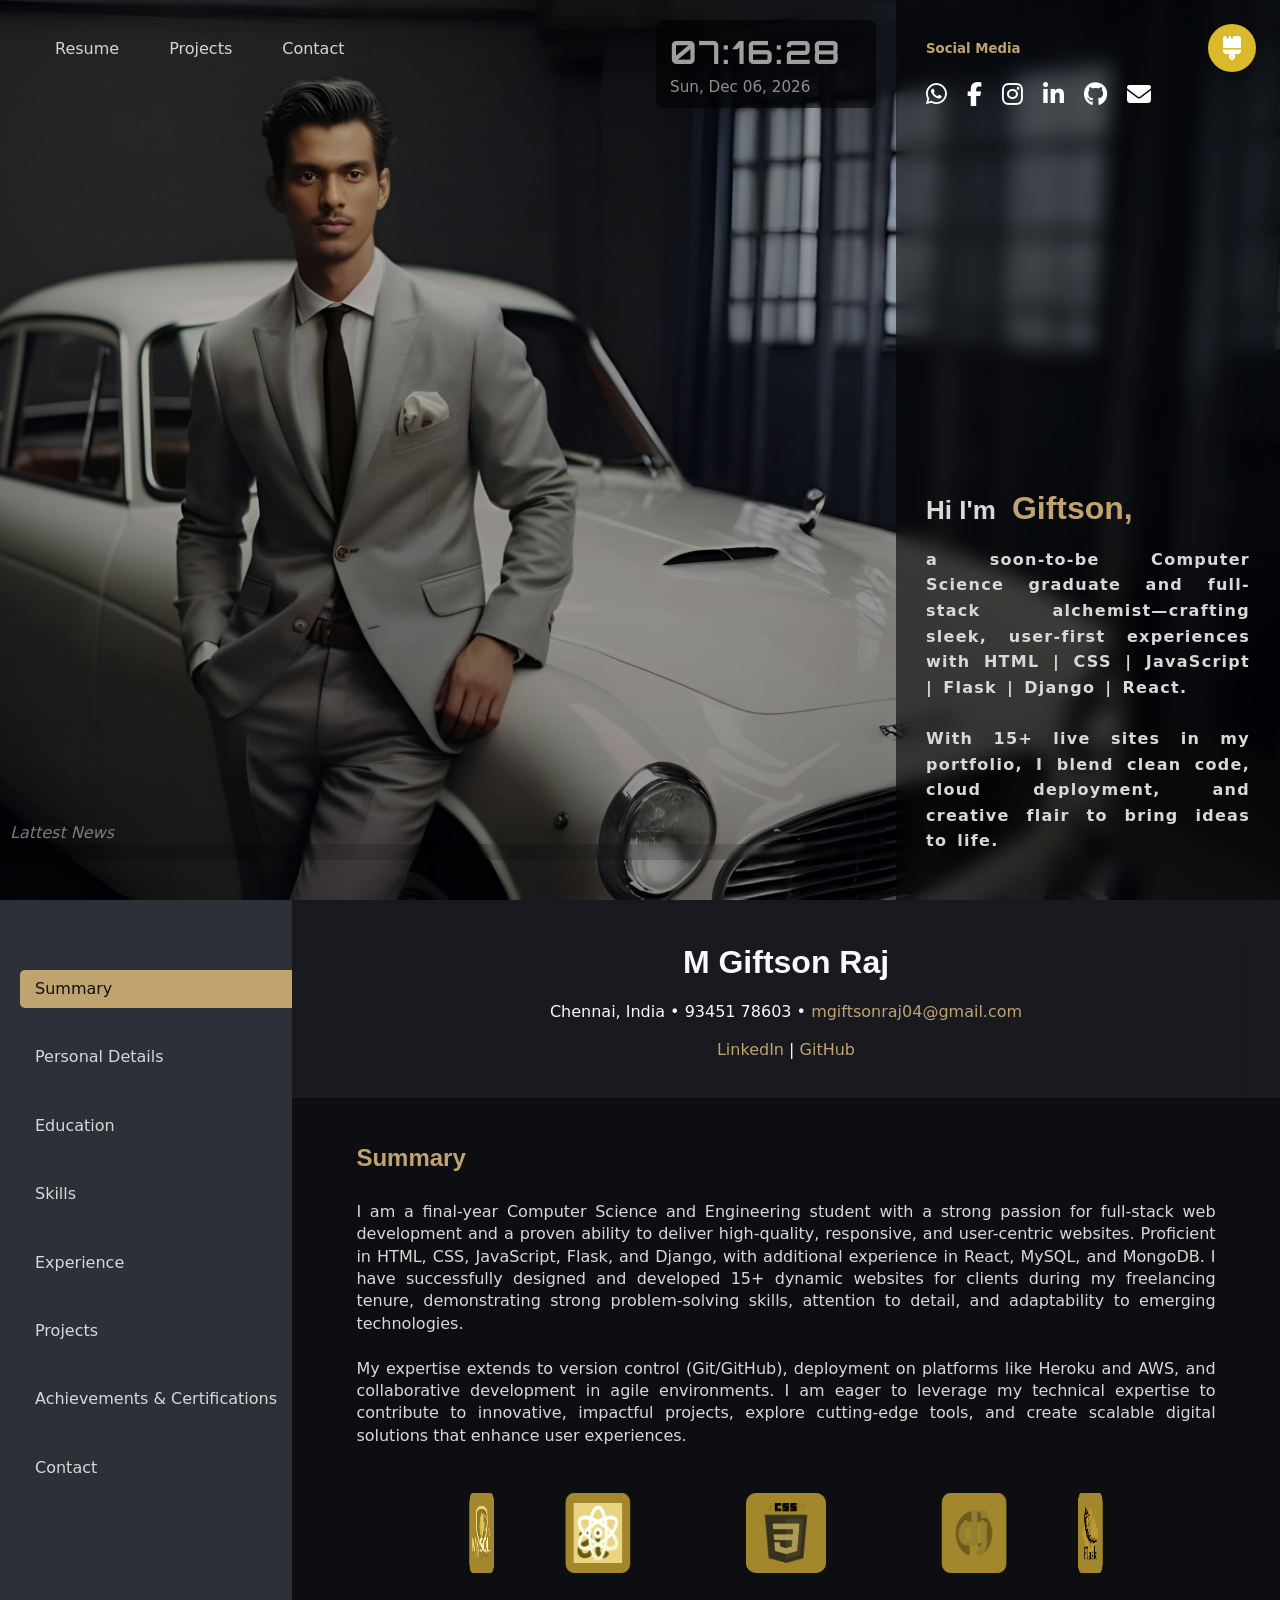
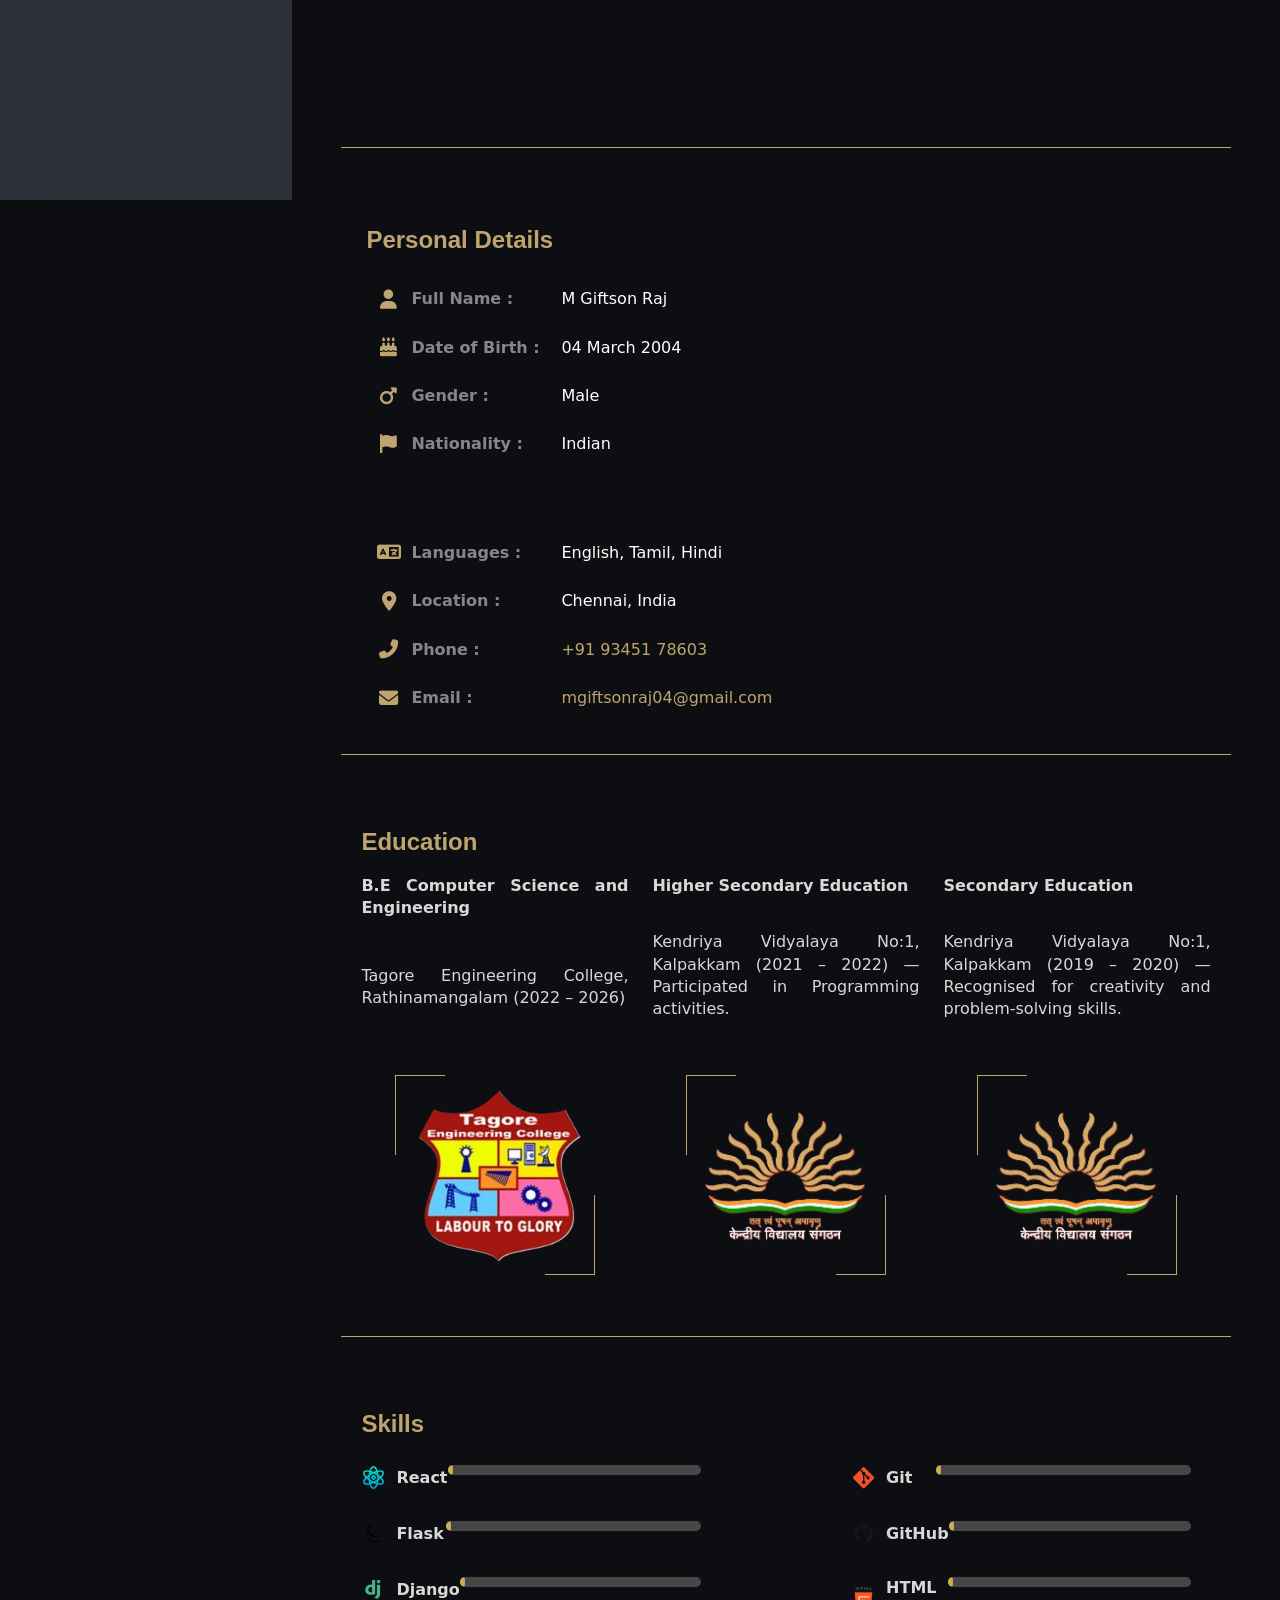
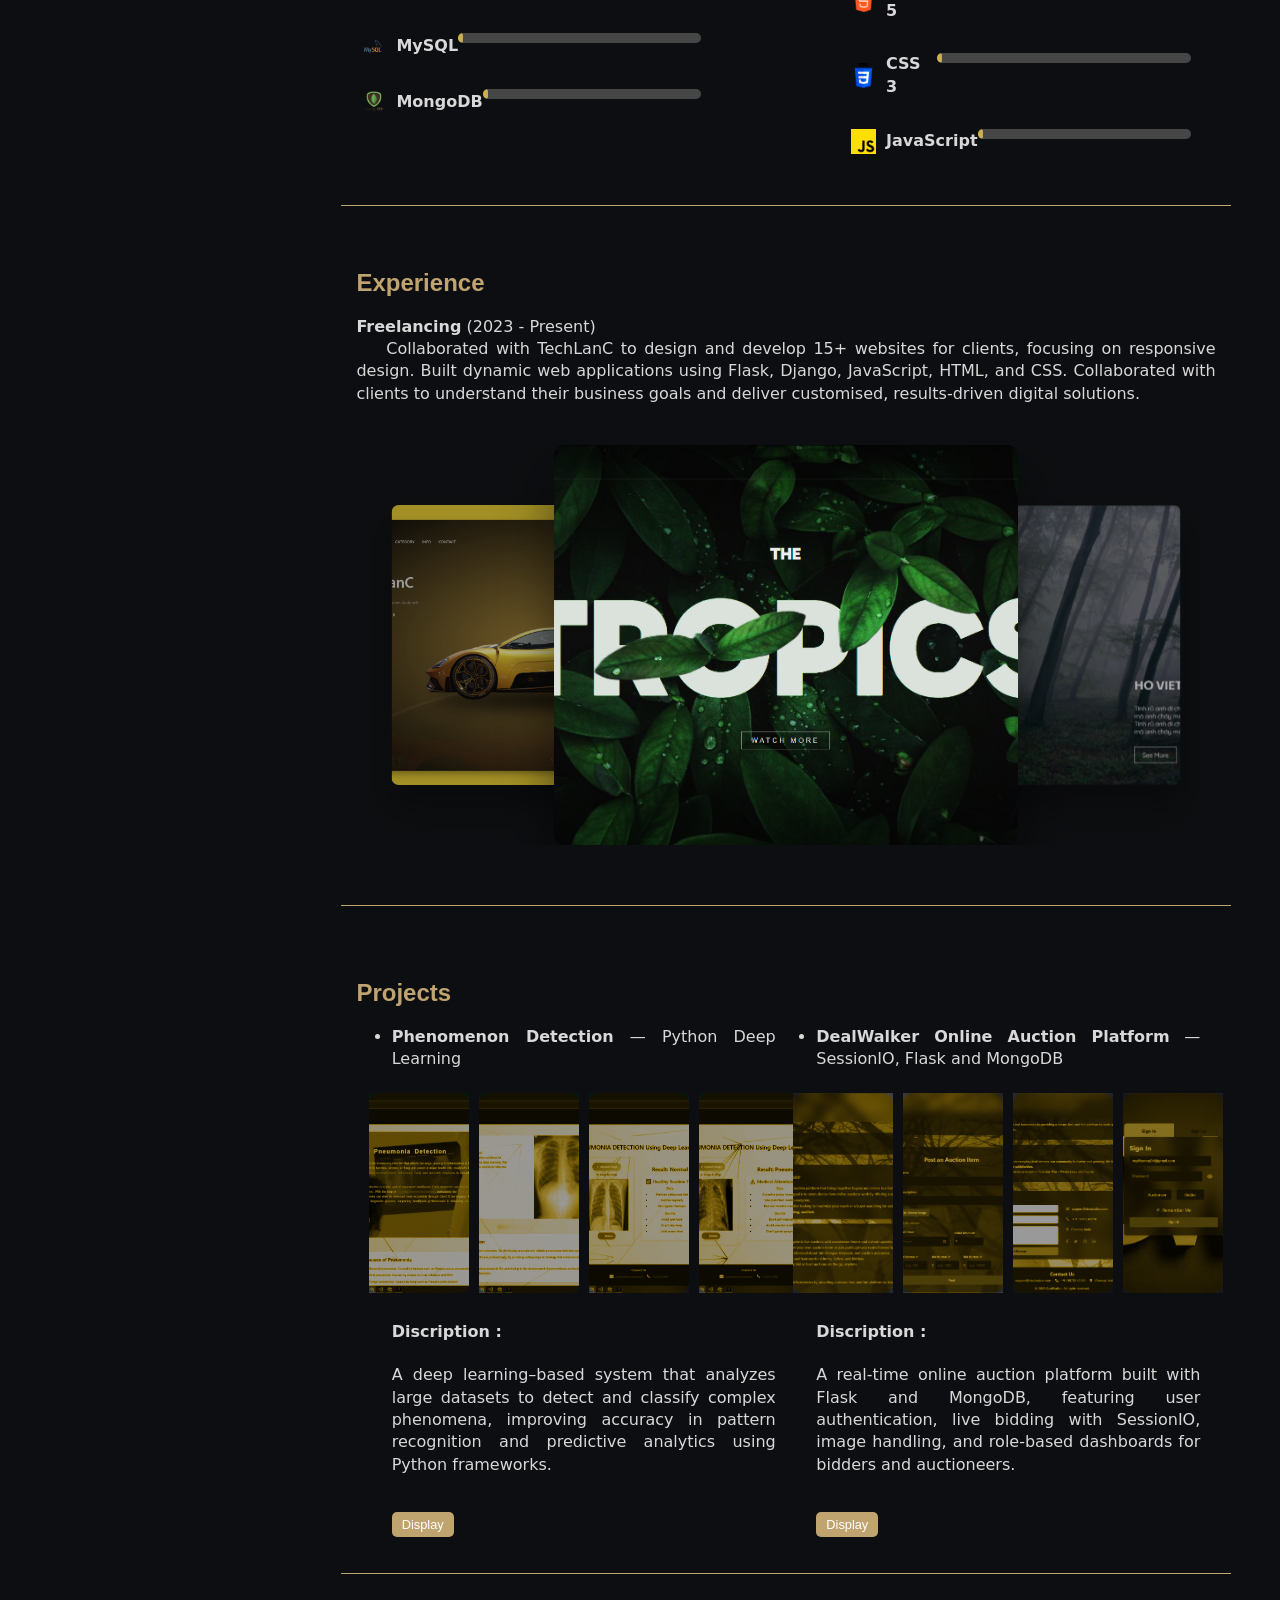
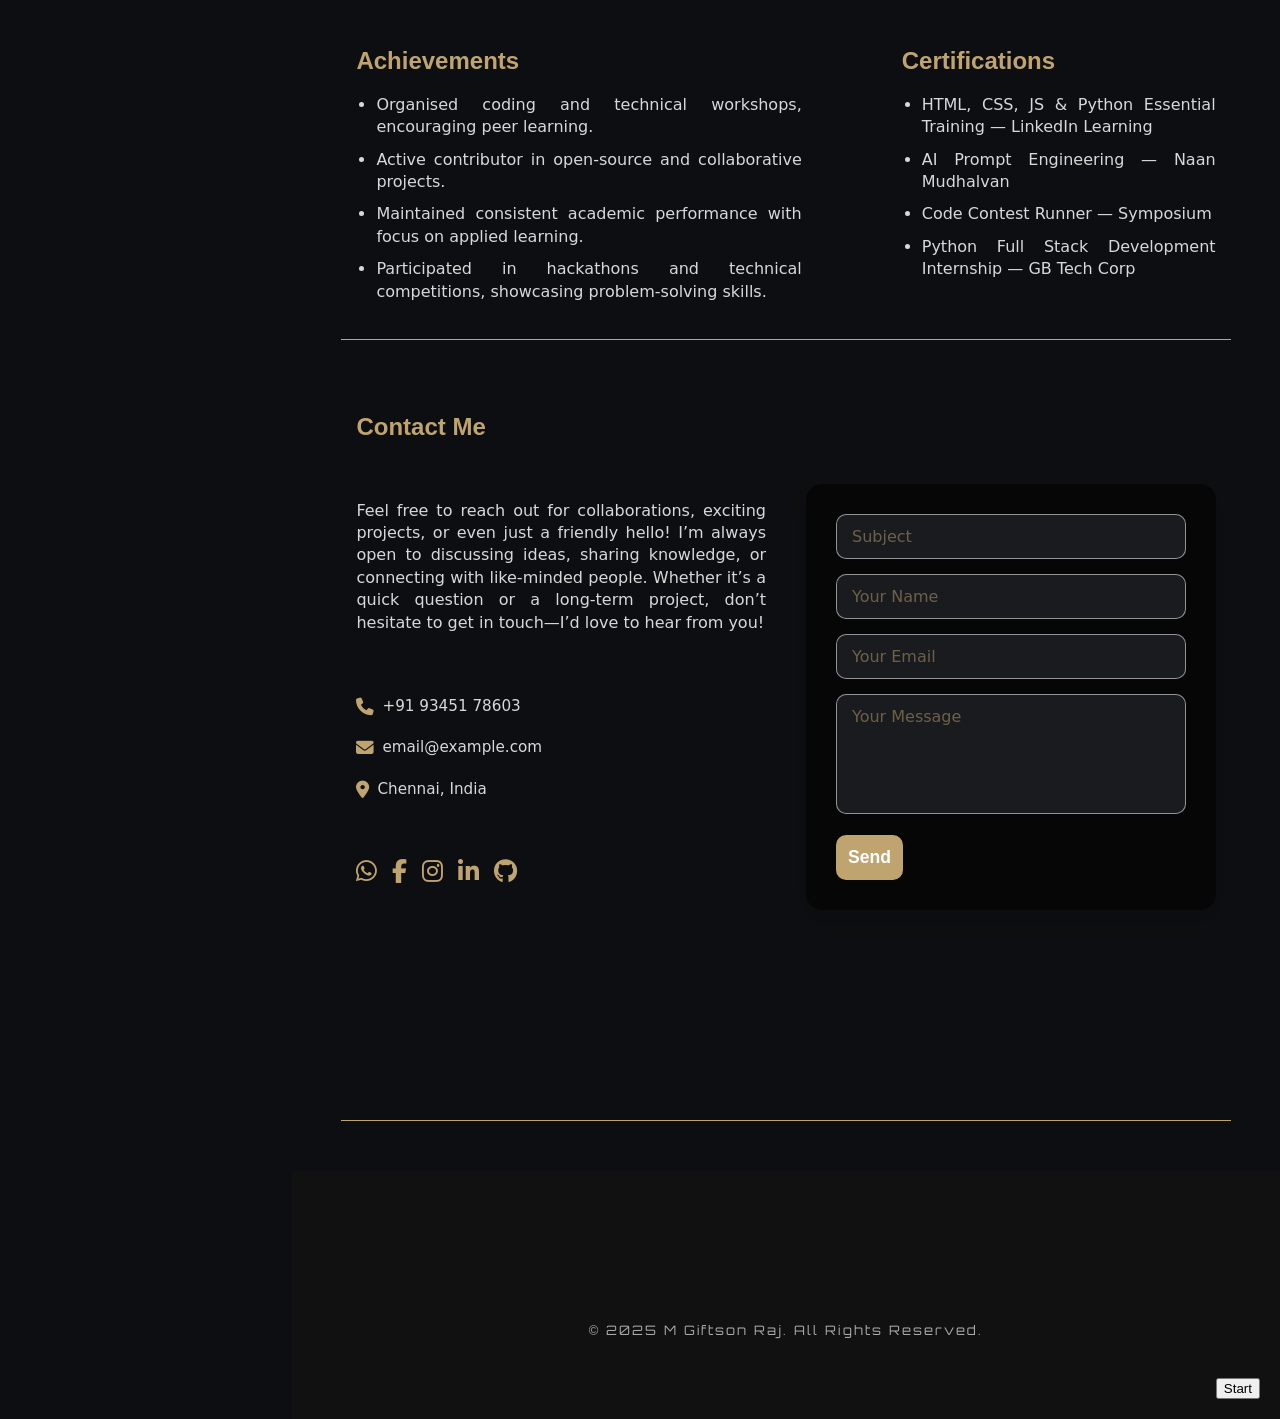
==== index.html @ ad563b57 "Add files via upload" ====
<!DOCTYPE html>
<html lang="en">

<head>
    <meta charset="UTF-8">
    <meta name="viewport" content="width=device-width, initial-scale=1.0">
    <title>M Giftson Raj - Portfolio</title>
    <link rel="stylesheet" href="https://cdnjs.cloudflare.com/ajax/libs/font-awesome/6.4.0/css/all.min.css">
    <link href="https://fonts.googleapis.com/css2?family=Orbitron:wght@400;700&display=swap" rel="stylesheet">
    <link rel="stylesheet" href="style.css">
</head>

<body>
    <div id="Home">
        <div class="home-left">
            <div class="nav-time">
                <div class="top-nav">
                    <a href="#main">Resume</a>
                    <a href="#projects">Projects</a>
                    <a href="#contact">Contact</a>
                </div>
                <div class="clock-wrap" aria-live="polite">
                    <div id="clock-time" class="clock-time">00:00:00</div>
                    <div id="clock-date" class="clock-date">Mon, 01 Jan 2000</div>
                </div>
            </div>

            <div class="slidshow">
                <i>Lattest News</i>
                <div id="news-ribbon"></div>
            </div>
        </div>
        <div class="home-right">
            <div class="media">
                <h5>Social Media</h5>
                <nav>
                    <a href="https://wa.me/9345178603" target="_blank" title="WhatsApp">
                        <i class="fab fa-whatsapp"></i>
                    </a>
                    <a href="https://www.facebook.com/share/174Gd6be28" target="_blank" title="Facebook">
                        <i class="fab fa-facebook-f"></i>
                    </a>
                    <a href="https://instagram.com/mgiftsonraj04" target="_blank" title="Instagram">
                        <i class="fab fa-instagram"></i>
                    </a>
                    <a href="https://www.linkedin.com/in/m-giftson-raj-59479a27a/" target="_blank" title="LinkedIn">
                        <i class="fab fa-linkedin-in"></i>
                    </a>
                    <a href="https://github.com/MGiftsonRaj40" target="_blank" title="GitHub">
                        <i class="fab fa-github"></i>
                    </a>
                    <a href="mailto:mgiftsonraj04@gmail.com" target="_blank" title="Gmail">
                        <i class="fas fa-envelope"></i>
                    </a>
                </nav>
            </div>
            <div class="intro">
                <h1><span style="font-size: 26px;">Hi I'm </span> &nbsp;Giftson,</h1>
                <p>a soon-to-be Computer Science graduate and full-stack alchemist—crafting sleek, user-first
                    experiences with HTML | CSS | JavaScript | Flask | Django | React. <br><br> With 15+ live sites in
                    my portfolio, I blend clean code, cloud deployment, and creative flair to bring ideas to life.</p>
            </div>
        </div>
    </div>
    <button id="brush"><i class="fa-solid fa-brush"></i></button>
    <div id="page">
        <!-- Aside Navigation -->
        <aside class="side-nav">
            <nav>
                <ul>
                    <li><a href="#main">Summary</a></li>
                    <li><a href="#personal-details">Personal Details</a></li>
                    <li><a href="#education">Education</a></li>
                    <li><a href="#skills">Skills</a></li>
                    <li><a href="#experience">Experience</a></li>
                    <li><a href="#projects">Projects</a></li>
                    <li><a href="#achievements">Achievements & Certifications</a></li>
                    <li><a href="#contact">Contact</a></li>
                </ul>
            </nav>
        </aside>

        <main id="main">
            <div class="container header-content">
                <div>
                    <h1>M Giftson Raj</h1>
                    <p>Chennai, India • 93451 78603 •
                        <a href="mailto:mgiftsonraj04@gmail.com">mgiftsonraj04@gmail.com</a>
                    </p>
                    <p>
                        <a href="https://www.linkedin.com/in/m-giftson-raj-59479a27a/" target="_blank">LinkedIn</a> |
                        <a href="https://github.com/MGiftsonRaj40" target="_blank">GitHub</a>
                    </p>
                </div>
            </div>
            <div class="main-bg"></div>
            <div class="main-contents">
                <!-- Summary -->
                <section id="summary">
                    <div>
                        <h2>Summary</h2>
                        <p>I am a final-year Computer Science and Engineering student with a strong passion for
                            full-stack web development and a proven ability to deliver high-quality, responsive, and
                            user-centric websites. Proficient in HTML, CSS, JavaScript, Flask, and Django, with
                            additional experience in React, MySQL, and MongoDB. I have successfully designed and
                            developed 15+ dynamic websites for clients during my freelancing tenure, demonstrating
                            strong problem-solving skills, attention to detail, and adaptability to emerging
                            technologies. <br><br> My expertise extends to version control (Git/GitHub), deployment on
                            platforms like Heroku and AWS, and collaborative development in agile environments. I am
                            eager to leverage my technical expertise to contribute to innovative, impactful projects,
                            explore cutting-edge tools, and create scalable digital solutions that enhance user
                            experiences.</p>
                        <img class="profile" src="" alt="">
                    </div>
                    <div class="banner">
                        <div class="slider" style="--quantity: 10">
                            <div class="item" style="--position: 1"><img src="img/css-3.png" alt="CSS3 logo"></div>
                            <div class="item" style="--position: 2"><img src="img/django.png" alt="Django logo"></div>
                            <div class="item" style="--position: 3"><img src="img/flask.png" alt="Flask logo"></div>
                            <div class="item" style="--position: 4"><img src="img/git.png" alt="Git logo"></div>
                            <div class="item" style="--position: 5"><img src="img/github.png" alt="GitHub logo"></div>
                            <div class="item" style="--position: 6"><img src="img/html.png" alt="HTML5 logo"></div>
                            <div class="item" style="--position: 7"><img src="img/js.png" alt="JavaScript logo"></div>
                            <div class="item" style="--position: 8"><img src="img/mongodb.png" alt="MongoDB logo"></div>
                            <div class="item" style="--position: 9"><img src="img/MySQL.png" alt="MySQL logo"></div>
                            <div class="item" style="--position: 10"><img src="img/react.png" alt="React logo"></div>
                        </div>
                    </div>
                </section>

                <!-- Personal Details -->
                <section id="personal-details">
                    <h2>Personal Details</h2>
                    <ul>
                        <div class="per-details">
                            <li><i class="fas fa-user"></i><strong>Full Name :</strong> M Giftson Raj</li>
                            <li><i class="fas fa-birthday-cake"></i><strong>Date of Birth :</strong> 04 March 2004</li>
                            <li><i class="fas fa-mars"></i><strong>Gender :</strong> Male</li>
                            <li><i class="fas fa-flag"></i><strong>Nationality :</strong> Indian</li>
                        </div>
                        <div class="per-details">
                            <li><i class="fas fa-language"></i><strong>Languages :</strong> English, Tamil, Hindi</li>
                            <li><i class="fas fa-map-marker-alt"></i><strong>Location :</strong> Chennai, India</li>
                            <li><i class="fas fa-phone-alt"></i><strong>Phone :</strong> <a href="tel:+919345178603">+91
                                    93451 78603</a></li>
                            <li><i class="fas fa-envelope"></i><strong>Email :</strong> <a
                                    href="mailto:mgiftsonraj04@gmail.com">mgiftsonraj04@gmail.com</a></li>
                        </div>
                    </ul>
                </section>

                <!-- Education -->
                <section id="education">
                    <h2>Education</h2>
                    <ul>
                        <li>
                            <strong>B.E Computer Science and Engineering</strong>Tagore Engineering College,
                            Rathinamangalam (2022 – 2026)
                            <div class="edu-slider">
                                <img src="img/tagore.png" alt="Campus">
                            </div>
                        </li>
                        <li>
                            <strong>Higher Secondary Education</strong>Kendriya Vidyalaya No:1, Kalpakkam (2021 – 2022)
                            — Participated in Programming activities.
                            <div class="edu-slider">
                                <img src="img/kv.png" alt="Campus">
                            </div>
                        </li>
                        <li>
                            <strong>Secondary Education</strong>Kendriya Vidyalaya No:1, Kalpakkam (2019 – 2020) —
                            Recognised for creativity and problem-solving skills.
                            <div class="edu-slider">
                                <img src="img/kv.png" alt="Campus">
                            </div>
                        </li>
                    </ul>
                </section>

                <!-- Skills -->
                <section id="skills">
                    <h2>Skills</h2>
                    <div class="skill-main">

                        <div class="skill-sub">

                            <div class="skill">
                                <div class="skill-header">
                                    <img src="img/react.png" alt="React Logo">
                                    <span>React</span>
                                </div>
                                <div class="skill-bar">
                                    <div class="fill" data-width="80%"><span class="percent">80%</span></div>
                                </div>
                            </div>

                            <div class="skill">
                                <div class="skill-header">
                                    <img src="img/flask.png" alt="Flask Logo">
                                    <span>Flask</span>
                                </div>
                                <div class="skill-bar">
                                    <div class="fill" data-width="90%"><span class="percent">90%</span></div>
                                </div>
                            </div>

                            <div class="skill">
                                <div class="skill-header">
                                    <img src="img/django.png" alt="Django Logo">
                                    <span>Django</span>
                                </div>
                                <div class="skill-bar">
                                    <div class="fill" data-width="85%"><span class="percent">85%</span></div>
                                </div>
                            </div>

                            <div class="skill">
                                <div class="skill-header">
                                    <img src="img/MySQL.png" alt="MySQL Logo">
                                    <span>MySQL</span>
                                </div>
                                <div class="skill-bar">
                                    <div class="fill" data-width="95%"><span class="percent">95%</span></div>
                                </div>
                            </div>

                            <div class="skill">
                                <div class="skill-header">
                                    <img src="img/mongodb.png" alt="MongoDB Logo">
                                    <span>MongoDB</span>
                                </div>
                                <div class="skill-bar">
                                    <div class="fill" data-width="70%"><span class="percent">70%</span></div>
                                </div>
                            </div>

                        </div>

                        <div class="skill-sub">

                            <div class="skill">
                                <div class="skill-header">
                                    <img src="img/git.png" alt="Git Logo">
                                    <span>Git</span>
                                </div>
                                <div class="skill-bar">
                                    <div class="fill" data-width="75%"><span class="percent">75%</span></div>
                                </div>
                            </div>

                            <div class="skill">
                                <div class="skill-header">
                                    <img src="img/github.png" alt="GitHub Logo">
                                    <span>GitHub</span>
                                </div>
                                <div class="skill-bar">
                                    <div class="fill" data-width="85%"><span class="percent">85%</span></div>
                                </div>
                            </div>

                            <div class="skill">
                                <div class="skill-header">
                                    <img src="img/html.png" alt="HTML5 Logo">
                                    <span>HTML 5</span>
                                </div>
                                <div class="skill-bar">
                                    <div class="fill" data-width="95%"><span class="percent">65%</span></div>
                                </div>
                            </div>

                            <div class="skill">
                                <div class="skill-header">
                                    <img src="img/css-3.png" alt="CSS3 Logo">
                                    <span>CSS 3</span>
                                </div>
                                <div class="skill-bar">
                                    <div class="fill" data-width="99%"><span class="percent">99%</span></div>
                                </div>
                            </div>

                            <div class="skill">
                                <div class="skill-header">
                                    <img src="img/js.png" alt="JavaScript Logo">
                                    <span>JavaScript</span>
                                </div>
                                <div class="skill-bar">
                                    <div class="fill" data-width="65%"><span class="percent">65%</span></div>
                                </div>
                            </div>

                        </div>
                    </div>
                </section>

                <!-- Experience -->
                <section id="experience">
                    <h2>Experience</h2>
                    <p><strong>Freelancing</strong> (2023 - Present) <br> &nbsp; &nbsp; Collaborated with TechLanC to
                        design and develop 15+ websites for clients, focusing on responsive design. Built dynamic web
                        applications using Flask, Django, JavaScript, HTML, and CSS. Collaborated with clients to
                        understand their business goals and deliver customised, results-driven digital solutions.</p>

                    <div class="contain">
                        <div class="slidy">
                            <div class="itm active" style="background-image: url(img/projects/tropics.png);"></div>
                            <div class="itm next" style="background-image: url(img/projects/bird.png);"></div>
                            <div class="itm" style="background-image: url(img/projects/headset.png);"></div>
                            <div class="itm" style="background-image: url(img/projects/fine-fabrics.png);"></div>
                            <div class="itm" style="background-image: url(img/projects/cake-inn.png);"></div>
                            <div class="itm" style="background-image: url(img/projects/nike.png);"></div>
                            <div class="itm" style="background-image: url(img/projects/honey-events.png);"></div>
                            <div class="itm" style="background-image: url(img/projects/freeze.png);"></div>
                            <div class="itm" style="background-image: url(img/projects/coolfizz.png);"></div>
                            <div class="itm" style="background-image: url(img/projects/pizza.png);"></div>
                            <div class="itm prev" style="background-image: url(img/projects/sportscar.png);"></div>
                        </div>

                        <div class="button">
                            <button class="btn-prev"><i class="fa-solid fa-arrow-left"></i></button>
                            <button class="btn-next"><i class="fa-solid fa-arrow-right"></i></button>
                        </div>
                    </div>
                </section>

                <!-- Projects -->
                <section id="projects">
                    <h2>Projects</h2>
                    <ul>
                        <div class="projects">
                            <li><strong>Phenomenon Detection</strong> — Python Deep Learning</li><br>
                            <div class="list">
                                <div class="item"><img src="img/projects/pd1.jpg" alt=""></div>
                                <div class="item"><img src="img/projects/pd2.jpg" alt=""></div>
                                <div class="item"><img src="img/projects/pd3.jpg" alt=""></div>
                                <div class="item"><img src="img/projects/pd4.jpg" alt=""></div>
                            </div>
                            <h4>Discription :</h4>
                            <p>A deep learning–based system that analyzes large datasets to detect and classify complex
                                phenomena, improving accuracy in pattern recognition and predictive analytics using
                                Python frameworks.</p>
                            <button class="toggle-btn" id="display-pd">Display</button>
                        </div>
                        <div class="projects">
                            <li><strong>DealWalker Online Auction Platform</strong> — SessionIO, Flask and MongoDB</li>
                            <br>
                            <div class="list">
                                <div class="item"><img src="img/projects/1.png" alt=""></div>
                                <div class="item"><img src="img/projects/2.png" alt=""></div>
                                <div class="item"><img src="img/projects/3.png" alt=""></div>
                                <div class="item"><img src="img/projects/4.png" alt=""></div>
                            </div>
                            <h4>Discription :</h4>
                            <p>A real-time online auction platform built with Flask and MongoDB, featuring user
                                authentication, live bidding with SessionIO, image handling, and role-based dashboards
                                for bidders and auctioneers.</p>
                            <button class="toggle-btn">Display</button>
                        </div>
                    </ul>
                </section>

                <!-- Achievements -->
                <section id="achievements">
                    <div class="sub">
                        <h2>Achievements</h2>
                        <ul>
                            <li>Organised coding and technical workshops, encouraging peer learning.</li>
                            <li>Active contributor in open-source and collaborative projects.</li>
                            <li>Maintained consistent academic performance with focus on applied learning.</li>
                            <li>Participated in hackathons and technical competitions, showcasing problem-solving
                                skills.</li>
                        </ul>
                    </div>
                    <div class="sub">
                        <h2>Certifications</h2>
                        <ul>
                            <li>HTML, CSS, JS & Python Essential Training — LinkedIn Learning</li>
                            <li>AI Prompt Engineering — Naan Mudhalvan</li>
                            <li>Code Contest Runner — Symposium</li>
                            <li>Python Full Stack Development Internship — GB Tech Corp</li>
                        </ul>
                    </div>
                </section>

                <!-- Contact -->
                <section id="contact">
                    <h2 class="contact-title">Contact Me</h2>
                    <div class="contact-container">
                        <!-- Contact Info -->
                        <div class="contact-info">
                            <p>
                                Feel free to reach out for collaborations, exciting projects, or even just a friendly
                                hello!
                                I’m always open to discussing ideas, sharing knowledge, or connecting with like-minded
                                people.
                                Whether it’s a quick question or a long-term project, don’t hesitate to get in touch—I’d
                                love to hear from you!
                            </p>
                            <ul class="contact-details">
                                <li><i class="fas fa-phone"></i> +91 93451 78603</li>
                                <li><i class="fas fa-envelope"></i> email@example.com</li>
                                <li><i class="fas fa-map-marker-alt"></i> Chennai, India</li>
                            </ul>
                            <div class="social-links">
                                <a href="https://wa.me/9345178603" target="_blank" title="WhatsApp">
                                    <i class="fab fa-whatsapp"></i>
                                </a>
                                <a href="https://www.facebook.com/share/174Gd6be28" target="_blank" title="Facebook">
                                    <i class="fab fa-facebook-f"></i>
                                </a>
                                <a href="https://instagram.com/mgiftsonraj04" target="_blank" title="Instagram">
                                    <i class="fab fa-instagram"></i>
                                </a>
                                <a href="https://www.linkedin.com/in/m-giftson-raj-59479a27a/" target="_blank"
                                    title="LinkedIn">
                                    <i class="fab fa-linkedin-in"></i>
                                </a>
                                <a href="https://github.com/MGiftsonRaj40" target="_blank" title="GitHub">
                                    <i class="fab fa-github"></i>
                                </a>
                            </div>
                        </div>

                        <!-- Contact Form -->
                        <div class="contact-card">
                            <form id="contact-form" class="contact-form">
                                <input type="text" name="title" class="form-input" placeholder="Subject" required>
                                <input type="text" name="name" class="form-input" placeholder="Your Name" required>
                                <input type="email" name="email" class="form-input" placeholder="Your Email" required>
                                <textarea name="message" class="form-textarea" placeholder="Your Message"
                                    required></textarea>
                                <button type="submit" class="form-btn">Send</button>
                            </form>
                        </div>
                        <div class="contact-map">
                            <iframe
                                src="https://www.google.com/maps/embed?pb=!1m18!1m12!1m3!1d15579.594330033924!2d80.14616200931351!3d12.522877201344686!2m3!1f0!2f0!3f0!3m2!1i1024!2i768!4f13.1!3m3!1m2!1s0x3a53a9650ee8fa55%3A0xaa8d1b9a8895b182!2sKalpakkam%2C%20Tamil%20Nadu%2C%20India!5e0!3m2!1sen!2sus!4v1759065872398!5m2!1sen!2sus"
                                allowfullscreen="" loading="lazy" referrerpolicy="no-referrer-when-downgrade">
                            </iframe>
                        </div>

                    </div>

                    <!-- EmailJS SDK -->
                    <script src="https://cdn.jsdelivr.net/npm/@emailjs/browser@4/dist/email.min.js"></script>
                    <script>
                        (function () {
                            emailjs.init("39ySlOC3k1pSpVlXW"); // ✅ Your Public Key
                        })();

                        document.getElementById("contact-form").addEventListener("submit", function (e) {
                            e.preventDefault();

                            emailjs.sendForm("service_xm3xqnh", "template_qusf50e", this)
                                .then(() => {
                                    alert("✓ Message sent successfully!");
                                    this.reset();
                                }, (error) => {
                                    alert("✕ Failed to send message. Error: " + JSON.stringify(error));
                                });
                        });
                    </script>
                </section>
            </div>
            <button class="slow-move" id="scroll-bottom-btn">Start</button>
<!-- Footer -->
<footer class="footer">
    <div class="footer-bottom">
        <p>© 2025 M Giftson Raj. All Rights Reserved.</p>
    </div>
</footer>
        </main>
    </div>

    <!-- Font Awesome for Icons -->
    <script src="https://kit.fontawesome.com/a076d05399.js" crossorigin="anonymous"></script>
    <script src="script.js"></script>
    <!-- Global slider modal -->
    <div id="screen">
        <span class="close">&times;</span>
        <button class="prev">&#10094;</button>
        <img src="" alt="Project Image">
        <button class="next">&#10095;</button>
    </div>
</body>

</html>
---- style.css ----
/* Fonts */
@import url('https://fonts.cdnfonts.com/css/ica-rubrik-black');
@import url('https://fonts.cdnfonts.com/css/poppins');

/* ===== CSS Variables ===== */
:root {
    --primary-color: #2c2f3861;
    --text-sec: #bfa46f;
    --background-color: #e6e7e8;
    --text-color: #3c3f48;
    --white: #f9f9f9;
    --max-width: 90%;
    --section-padding: 15px;
    --radius: 6px;
    --shadow: 0 2px 5px rgba(0, 0, 0, 0.15);
    --font-family: 'Poppins', system-ui, -apple-system, Segoe UI, Roboto, Arial, sans-serif;
    --heading-font: 'ICA Rubrik Black', 'Poppins', sans-serif;
    --bg-color: #1f2127;
    --bg2-color: #3a3d4664;
    --text: #d8d8d8;
    --accent-color: #7b8ea2;
    --bg3-color: #00000090;
    --brown: #1e1613;
}

/* Root theme variables */
:root {
    --text-white: #d8d8d8;
    --text: #d8d8d8;
    --text-sec: #bfa46f;
    --bg: #181a20;
    --bg3-color: #00000090;
    --fg: #f5f6fa;
    --accent: #dab92b;
    --card-bg: #23263a;
    --nav-bg: #2d3038;
    --btn-bg: #23263a;
    --btn-fg: #f5f6fa;
    transition: background 0.5s, color 0.5s;
}

/* Light theme overrides */
:root.light-theme {
    --text: #000000;
    --text-sec: #ffda35;
    --bg: #f7f7fa;
    --bg3-color: #e7e7e7aa;
    --fg: #222;
    --accent: #dab92b;
    --card-bg: #fff;
    --nav-bg: #5d6066;
    --btn-bg: #e3e8f0;
    --btn-fg: #222;
}

/* ===== Base & Resets ===== */
*,
*::before,
*::after {
    box-sizing: border-box;
}

html {
    scroll-behavior: smooth;
    overflow-x: hidden;
}

body,
body * {
    user-select: none;
    -webkit-user-select: none;
    -moz-user-select: none;
    -ms-user-select: none;
}

img,
a {
    -webkit-user-drag: none;
    -khtml-user-drag: none;
    -moz-user-drag: none;
    -o-user-drag: none;
    user-drag: none;
}


body {
    margin: 0;
    font-family: var(--font-family);
    line-height: 1.4;
    color: var(--text);
    background: var(--bg-color);
}

h1,
h2 {
    margin: 0 0 .4rem;
    font-family: var(--heading-font);
}

h2 {
    color: var(--text-sec);
}

ul {
    padding-left: 20px;
    display: flex;
    flex-direction: column;
    gap: 10px;
}

/* ===== Utility ===== */
#brush {
    position: fixed;
    top: 1.5rem;
    right: 1.5rem;
    z-index: 100;
    background: var(--accent);
    color: #fff;
    border-radius: 50%;
    border: none;
    width: 48px;
    height: 48px;
    display: flex;
    align-items: center;
    justify-content: center;
    box-shadow: 0 2px 8px rgba(0, 0, 0, 0.15);
    cursor: pointer;
    font-size: 1.5rem;
    transition: background 0.3s, color 0.3s, box-shadow 0.3s;
}

#brush:hover {
    background: var(--btn-bg);
    color: var(--accent);
    box-shadow: 0 4px 16px rgba(0, 0, 0, 0.18);
}

.slow-move {
    position: fixed;
    bottom: 20px;
    right: 20px;
    z-index: 10000;
}

/* ===== Hero ===== */
#Home {
    position: fixed;
    inset: 0;
    width: 100%;
    height: 100vh;
    overflow: hidden;
    display: flex;
    background: center/cover no-repeat url(img/Profile4.jpg);
    z-index: 0;
}

#Home::after {
    /* subtle gradient overlay for readability */
    content: "";
    position: absolute;
    inset: 0;
    background: linear-gradient(180deg, rgba(0, 0, 0, .25), rgba(0, 0, 0, .45));
}

/* ===== Page Layout (below hero) ===== */
#page {
    position: relative;
    z-index: 1;
    display: flex;
    margin-top: 100vh;
    -webkit-backdrop-filter: blur(20px);
    backdrop-filter: blur(20px);
    background: var(--bg3-color);
    color: var(--text);
    min-height: 100dvh;
}

.home-left {
    width: 70vw;
    display: flex;
    flex-direction: column;
    justify-content: space-between;
}

.home-right {
    width: 30vw;
    padding: 30px;
    position: relative;
    z-index: 5;
    -webkit-backdrop-filter: blur(10px);
    backdrop-filter: blur(10px);
    background: var(--bg3-color);
    display: flex;
    flex-direction: column;
    justify-content: space-between;
}

.home-right p {
    text-align: justify;
    letter-spacing: .08em;
    word-spacing: .2em;
    line-height: 1.6;
    font-weight: 600;
}

.slidshow i {
    margin-left: 10px;
}

/* Top nav on hero */
.top-nav {
    width: 100%;
    padding: 30px 0;
    display: flex;
    gap: 20px;
    margin-left: 40px;
    z-index: 1;
}

.top-nav a {
    color: #d5d5d5;
    text-decoration: none;
    font-size: 16px;
    padding: 8px 15px;
    transition: transform .2s ease, color .2s ease;
}

.top-nav a:hover {
    color: var(--text-sec);
    transform: translateY(-1px);
}

/* Social */
.media h5 {
    margin: 10px 0;
    color: var(--text-sec);
}

.media nav {
    display: flex;
    gap: 20px;
}

.media nav a {
    color: #fff;
    margin: 10px 0;
    font-size: 24px;
    text-decoration: none;
    transition: color .3s ease, transform .3s ease;
}

.media nav a:hover {
    color: var(--text-sec);
    transform: scale(1.2);
}

.intro h1 {
    color: var(--text-sec);
}

.intro span {
    color: var(--text);
}

/* ===== Sidebar ===== */
.side-nav {
    width: 300px;
    background: var(--nav-bg);
    color: var(--text);
    padding: 60px 0 20px 20px;
    height: 100dvh;
    position: sticky;
    top: 0;
    z-index: 2;
}

.side-nav nav ul {
    list-style: none;
    padding: 0;
    margin: 0;
}

.side-nav nav ul li {
    margin: 10px 0;
}

.side-nav nav ul li a {
    color: var(--text);
    text-decoration: none;
    padding: 8px 15px;
    display: block;
    border-bottom-left-radius: 5px;
    border-top-left-radius: 5px;
    transition: background .2s ease;
}

.side-nav nav ul li a.active {
    background: var(--text-sec);
    color: #111;
}

.side-nav nav ul li a:hover {
    background: var(--accent-color);
}

.nav-time {
    display: flex;
    justify-content: space-around;
}

.clock-wrap {
    display: inline-block;
    min-width: 220px;
    width: fit-content;
    padding: 10px 14px;
    margin: 20px;
    border-radius: 8px;
    background: var(--bg3-color);
    color: var(--text);
}

.clock-time {
    font-size: 2rem;
    letter-spacing: .06em;
    font-weight: 700;
    font-family: 'Orbitron', sans-serif;
}

.clock-date {
    opacity: .9;
    margin-top: 2px;
    font-size: .95rem;
}

#news-ribbon {
    background: #00000025;
    -webkit-backdrop-filter: blur(2px);
    backdrop-filter: blur(2px);
    color: #fff;
    overflow: hidden;
    white-space: nowrap;
    padding: 8px;
    font-weight: 700;
    margin-bottom: 40px;
    position: relative;
}

#news-ribbon .news-track {
    display: inline-flex;
    animation: scroll-left 50s linear infinite;
}

#news-ribbon span {
    display: inline-block;
    padding-right: 50px;
}

@keyframes scroll-left {
    from {
        transform: translateX(0);
    }

    to {
        transform: translateX(-50%);
    }
}

/* ===== Main content ===== */
main {
    flex: 1;
    background: #0000;
}

section {
    padding: 20px var(--section-padding);
    margin: 20px auto 50px;
    width: var(--max-width);
    text-align: justify;
    border-bottom: 1px solid var(--text-sec);
}

/* Scroll animations for sections inside .main-contents */
.main-contents section:nth-child(even) {
    animation: slide-left both;
    animation-timeline: view();
    animation-range: entry 10% cover 60%;
}

.main-contents section:nth-child(odd) {
    animation: slide-right both;
    animation-timeline: view();
    animation-range: entry 10% cover 60%;
}

@keyframes slide-left {
    from {
        transform: translateX(100px);
        opacity: 0;
    }

    to {
        transform: translateX(0);
        opacity: 1;
    }
}

@keyframes slide-right {
    from {
        transform: translateX(-100px);
        opacity: 0;
    }

    to {
        transform: translateX(0);
        opacity: 1;
    }
}

/* ===== Summary ===== */
#summary {
    min-height: 70vh;
    display: flex;
    flex-direction: column;
    justify-content: space-around;
}

#summary h2 {
    margin-bottom: 20px;
    padding-bottom: 6px;
    display: flex;
    align-items: center;
    gap: 8px;
}

/* ===== Header Content ===== */
.header-content {
    background: var(--primary-color);
    color: var(--white);
    padding: 40px 0 20px;
    text-align: center;
    margin: 0;
    width: 100% !important;
}

.header-content a {
    color: var(--text-sec);
    text-decoration: none;
}

.header-content a:hover {
    text-decoration: underline;
}

/* ===== Container ===== */
.container {
    width: var(--max-width);
    margin: auto;
}

/* ===== Banner / 3D slider ===== */
.banner {
    width: 60%;
    height: 40%;
    text-align: center;
    margin: 0px auto 150px;
}

.banner .slider {
    position: relative;
    width: 80px;
    height: 80px;
    margin: 0 auto;
    transform-style: preserve-3d;
    animation: autoRun 20s linear infinite;
    z-index: 2;
}

@keyframes autoRun {
    from {
        transform: perspective(800px) rotateX(-4deg) rotateY(0deg);
    }

    to {
        transform: perspective(800px) rotateX(-4deg) rotateY(360deg);
    }
}

.banner .slider:hover {
    animation-play-state: paused;
}

.banner .slider .item {
    position: absolute;
    inset: 0;
    transform: rotateY(calc((var(--position) - 1) * (360 / var(--quantity)) * 1deg)) translateZ(320px);
    display: inline-block;
    transition: filter .5s ease, transform .3s ease;
}

.banner .slider .item::after {
    content: "";
    position: absolute;
    inset: 0;
    padding: 10px;
    border-radius: 10px;
    background: rgba(212, 175, 55, .5);
    mix-blend-mode: color;
    pointer-events: none;
    transition: opacity .3s ease;
}

.banner .slider .item:hover::after {
    background: #ffffff6a !important;
}

.banner .slider .item img {
    width: 80px;
    height: 80px;
    object-fit: cover;
    padding: 10px;
    border-radius: 10px;
    filter: sepia(80%) contrast(1.2) brightness(calc(.5 + (var(--position) / var(--quantity))));
    transition: transform .3s ease, filter .5s ease;
}

.banner .slider .item:hover img {
    filter: sepia(0%) contrast(1) brightness(1) !important;
    z-index: 10;
}

/* ===== Personal Details ===== */
#personal-details {
    font-family: var(--font-family);
    padding: 25px;
    width: var(--max-width);
    transition: transform .3s ease;
}

#personal-details h2 {
    margin-bottom: 20px;
    padding-bottom: 6px;
    display: flex;
    align-items: center;
    gap: 8px;
}

#personal-details ul {
    list-style: none;
    padding: 0;
    margin: 0;
    display: flex;
    flex-direction: row;
    gap: 60px;
    flex-wrap: wrap;
}

.per-details {
    margin-right: 30px;
}

#personal-details li {
    margin-bottom: 14px;
    display: flex;
    align-items: center;
    gap: 10px;
    font-size: 1rem;
    color: #fff;
    transition: background .3s ease, transform .3s ease;
    padding: 6px 10px;
    border-radius: 8px;
    cursor: default;
}

#personal-details li:hover {
    background: #3b3b3b76;
    transform: translateX(10px);
}

#personal-details i {
    color: var(--text-sec);
    font-size: 1.2em;
    width: 25px;
    text-align: center;
}

#personal-details li strong {
    min-width: 140px;
    display: inline-block;
    color: var(--text);
    opacity: 0.6;
}

#personal-details a {
    color: var(--text-sec);
    text-decoration: none;
    font-weight: 500;
}

#personal-details a:hover {
    text-decoration: underline;
}

/* ===== Education ===== */
#education {
    padding: 20px;
}

#education h2 {
    margin-bottom: 15px;
}

#education ul {
    display: flex;
    flex-direction: row;
    justify-content: space-around;
    list-style: none;
    padding: 0;
    gap: 24px;
}

#education li {
    flex: 0 1 300px;
    height: 400px;
    width: 300px;
    display: flex;
    flex-direction: column;
    justify-content: space-between;
    margin-bottom: 25px;
    font-size: 16px;
}

.edu-slider {
    margin: 20px auto 0;
    position: relative;
    overflow: hidden;
    width: 200px;
    height: 200px;
    padding: 20px;
}

.edu-slider::before,
.edu-slider::after {
    content: "";
    position: absolute;
    width: 50px;
    height: 80px;
}

.edu-slider::before {
    top: 0;
    left: 0;
    border-top: 1px solid var(--text-sec);
    border-left: 1px solid var(--text-sec);
}

.edu-slider::after {
    bottom: 0;
    right: 0;
    border-bottom: 1px solid var(--text-sec);
    border-right: 1px solid var(--text-sec);
}

.edu-slider img {
    width: 180px;
    height: 180px;
    object-fit: cover;
    position: absolute;
    top: 10px;
    left: 100%;
    margin-left: 10px;
    opacity: 0;
    transition: all .6s ease-in-out;
}

.edu-slider img.active {
    left: 0;
    opacity: 1;
}

/* ===== Skills ===== */
#skills {
    margin: 40px auto;
    padding: 20px;
}

.skill {
    margin-bottom: 25px;
    display: flex;
    justify-content: space-between;
}

.skill-main {
    display: flex;
    gap: 150px;
    flex-wrap: wrap;
    margin-top: 25px;
}

.skill-sub {
    width: 40%;
}

.skill-header {
    display: flex;
    align-items: center;
    gap: 10px;
    font-weight: 700;
    margin-bottom: 6px;
}

.skill-header img {
    width: 25px;
    height: 25px;
    object-fit: contain;
}

.skill-bar {
    background: #464646;
    border-radius: 10px;
    overflow: hidden;
    height: 10px;
    width: 75%;
    position: relative;
}

.skill-bar .fill {
    --p: 0%;
    width: var(--p);
    height: 100%;
    background: linear-gradient(90deg, var(--accent), var(--text-sec));
    border-radius: 10px;
    display: flex;
    align-items: center;
    justify-content: flex-end;
    padding-right: 5px;
    transition: width .2s ease-in-out;
}

.fill .percent {
    font-size: 10px;
    font-weight: 700;
    padding: 10px;
    color: #000000;
    background-color: var(--text-sec);
    position: relative;
    overflow: hidden;
}

/* ===== Carousel (Projects) ===== */

#projects ul {
    display: flex;
    flex-direction: row;
    justify-content: space-around;
}

.projects {
    width: 30vw;
}

.list {
    perspective: 1200px;
    transform-style: preserve-3d;
    display: flex;
    justify-content: center;
    gap: 10px;
}

.list .item {
    position: relative;
    filter: brightness(.6);
    transform-style: preserve-3d;
    transition: .3s ease;
}

.list .item::after {
    content: "";
    position: absolute;
    top: 0;
    left: 0;
    width: 100px;
    height: 200px;
    border-radius: 10px;
    background: rgba(187, 143, 0, .947);
    mix-blend-mode: color;
    pointer-events: none;
    transition: .3s ease;
}

.list .item:hover {
    filter: brightness(1);
    transform: translateZ(150px);
}

.list .item:hover::after {
    background: #0000;
}

.list .item img {
    object-fit: cover;
    width: 100px;
    height: 200px;
    transition: .3s ease;
}

.list .item:hover+.item {
    filter: brightness(.8);
    transform: translateZ(110px) rotateY(20deg);
}

.list .item:hover+.item+.item {
    filter: brightness(.6);
    transform: translateZ(70px) rotateY(10deg);
}

.list .item:hover+.item+.item+.item {
    filter: brightness(.4);
    transform: translateZ(30px) rotateY(5deg);
}

.list .item:has(+ .item:hover) {
    filter: brightness(.8);
    transform: translateZ(110px) rotateY(-20deg);
}

.list .item:has(+ .item + .item:hover) {
    filter: brightness(.6);
    transform: translateZ(70px) rotateY(-10deg);
}

.list .item:has(+ .item + .item + .item:hover) {
    filter: brightness(.4);
    transform: translateZ(30px) rotateY(-5deg);
}

.list .item.active {
    filter: brightness(1);
    transform: translateZ(150px);
    width: 300px;
}

.list .item.active img {
    width: 300px;
}

.list .item.active::after {
    background: #0000;
    width: 300px;
    height: 200px;
}

.toggle-btn {
    margin-top: 20px;
    padding: 5px 10px;
    background: var(--text-sec);
    color: #fff;
    border: none;
    border-radius: 5px;
    cursor: pointer;
    font-size: 0.8rem;
    transition: background .3s ease, transform .2s ease;
}

.toggle-btn:hover {
    background: var(--accent);
    transform: translateY(-2px);
}

#screen {
    display: none;
    position: fixed;
    top: 0;
    left: 0;
    width: 100%;
    height: 100%;
    background: #000000cc;
    justify-content: center;
    align-items: center;
    z-index: 999;
    opacity: 0;
    transform: scale(0.8);
    transition: opacity 0.3s ease, transform 0.3s ease;
}

#screen.show {
    display: flex;
    animation: popIn 0.3s forwards;
}

#screen.hide {
    animation: shrinkOut 0.3s forwards;
}

#screen img {
    max-width: 80%;
    max-height: 80%;
    position: absolute;
    transition: transform 0.3s ease, opacity 0.3s ease;
    opacity: 1;
}

#screen img.slide-out-prev {
    transform: translateX(-100%);
    opacity: 0;
}

#screen img.slide-out-next {
    transform: translateX(100%);
    opacity: 0;
}

#screen img.slide-in {
    transform: translate(0, 0);
    opacity: 1;
}

#screen img.fade-out {
    opacity: 0;
    transform: scale(0.95);
}

#screen .close {
    position: absolute;
    top: 20px;
    right: 30px;
    font-size: 30px;
    color: white;
    cursor: pointer;
}

#screen button.prev {
    left: 0px;
    top: 50%;
    padding-right: 40px;
    transform: translateY(-50%);
    background: linear-gradient(to right, #000000, #00000000)
}

#screen button.next {
    right: 0px;
    top: 50%;
    padding-left: 40px;
    transform: translateY(-50%);
    background: linear-gradient(to left, #000000, #00000000)
}

#screen button.prev,
#screen button.next {
    position: absolute;
    color: #ffffff4e;
    height: 80%;
    width: 20%;
    z-index: 10;
    border: none;
    font-size: 2rem;
    cursor: pointer;
}

/* ===== KEYFRAMES ===== */
@keyframes popIn {
    0% {
        top: calc(500px);
        opacity: 0;
        transform: scale(0);
        background: #00000000;
    }

    100% {
        top: calc(0px);
        opacity: 1;
        transform: scale(1);
        background: #000000cc;
    }
}

@keyframes shrinkOut {
    0% {
        top: calc(0px);
        opacity: 1;
        transform: scale(1);
        background: #000000cc;

    }

    100% {
        top: calc(500px);
        opacity: 0;
        transform: scale(0.8);
        background: #00000000;
    }
}

/* ===== Slidy (hero projects) ===== */
.contain {
    margin: 40px auto;
    height: 400px;
    background: #65464600;
    border-radius: 12px;
    overflow: hidden;
    display: flex;
    justify-content: center;
    align-items: center;
}

.slidy {
    position: relative;
    width: 90%;
    height: 100%;
}

.slidy .itm {
    position: absolute;
    top: 50%;
    left: 50%;
    width: 60%;
    height: 100%;
    background-size: cover;
    background-position: center;
    border-radius: 10px;
    transform: translate(-50%, -50%) scale(0.6);
    opacity: 0.5;
    transition: all 0.6s ease;
    box-shadow: 0 30px 50px rgba(0, 0, 0, 0.5);
    z-index: 1;
}

/* Center */
.slidy .itm.active {
    transform: translate(-50%, -50%) scale(1);
    opacity: 1;
    z-index: 3;
}

/* Left */
.slidy .itm.prev {
    transform: translate(-100%, -50%) scale(0.7);
    opacity: 0.7;
    z-index: 2;
}

/* Right */
.slidy .itm.next {
    transform: translate(0%, -50%) scale(0.7);
    opacity: 0.7;
    z-index: 2;
}

/* Buttons */
.button {
    width: 100%;
    height: 50%;
    position: absolute;
    display: flex;
    justify-content: space-between;
    padding: 0 20px;
    pointer-events: none;
    z-index: 100;
}

.button button {
    width: 23%;
    height: 100%;
    border-radius: 8px;
    cursor: pointer;
    border: none;
    background: transparent;
    color: #00000000;
    transition: 0.3s;
    pointer-events: auto;
    z-index: 100;
}

/* ===== Achievements ===== */
#achievements {
    display: flex;
    gap: 100px;
}

/* ===== Contact Section ===== */
#contact {
    background-color: #00000000;
}

/* ===== Contact Title ===== */
.contact-title {
    margin-bottom: 40px;
    font-weight: 600;
}

/* ===== Contact Container ===== */
/* ===== Contact Container ===== */
.contact-container {
    display: flex;
    flex-wrap: wrap;
    gap: 40px;
    align-items: stretch;
    /* stretch children to match tallest height */
}

/* ===== Contact Card ===== */
.contact-card {
    flex: 1 1 300px;
    /* allows card to grow/shrink */
    max-width: 450px;
    padding: 30px;
    background: var(--bg3-color);
    border-radius: 16px;
    box-shadow: 0 8px 25px rgba(0, 0, 0, .15);
    transition: transform .3s ease, box-shadow .3s ease;
    display: flex;
    flex-direction: column;
    /* so form stretches */
}

.contact-card:hover {
    box-shadow: 0 12px 35px rgba(0, 0, 0, .2);
}

/* ===== Form Inputs ===== */
.form-input,
.form-textarea {
    width: 100%;
    padding: 12px 15px;
    margin-bottom: 15px;
    border: 1px solid #d0d0d0a9;
    border-radius: 10px;
    font-size: 1rem;
    outline: none;
    transition: border .3s ease, box-shadow .3s ease;
    font-family: inherit;
    background-color: var(--bg2-color);
    color: var(--text);
}

.form-input::placeholder,
.form-textarea::placeholder {
    color: var(--text-sec);
    opacity: 0.5;
}

.form-input:focus,
.form-textarea:focus {
    border-color: var(--text-sec);
    box-shadow: 0 0 8px var(--text-sec);
}

.form-textarea {
    min-height: 120px;
    resize: none;
    flex: 1;
    /* makes textarea grow to fill card */
}

/* ===== Form Button ===== */
.form-btn {
    padding: 12px;
    background: var(--text-sec);
    color: #fff;
    font-size: 1.1rem;
    font-weight: 600;
    border: none;
    border-radius: 10px;
    cursor: pointer;
    transition: background .2s ease, transform .15s ease;
}

.form-btn:hover {
    background: var(--accent);
    transform: translateY(-2px);
}

.form-btn:active {
    transform: scale(.98);
}

/* ===== Contact Info ===== */
.contact-info {
    flex: 1 1 300px;
    /* grow/shrink like card */
    max-width: 450px;
    display: flex;
    flex-direction: column;
    justify-content: space-between;
    /* space between content */
    color: var(--text);
}

/* Paragraph */
.contact-info p {
    font-size: 1rem;
    margin-bottom: 20px;
}

/* ===== Contact Details ===== */
.contact-details {
    list-style: none;
    padding: 0;
    margin-bottom: 20px;
}

.contact-details li {
    margin-bottom: 10px;
    font-size: 0.95rem;
    display: flex;
    gap: 8px;
    align-items: center;
}

.contact-details i {
    color: var(--text-sec);
    font-size: 1.1rem;
}

/* ===== Social Links ===== */
.social-links {
    display: flex;
    gap: 15px;
    margin-bottom: 20px;
}

.social-links a {
    color: var(--text-sec);
    font-size: 1.5rem;
    transition: color 0.3s, transform 0.2s;
}

.social-links a:hover {
    color: var(--accent);
    transform: translateY(-3px);
}

/* ===== Map ===== */
.contact-map {
    flex: 1 1 300px;
    /* grow/shrink like other divs */
    display: flex;
    flex-direction: column;
    max-width: 450px;
}

.contact-map iframe {
    width: 100%;
    height: 100%;
    border-radius: 16px;
    border: none;
    flex: 1;
    /* stretch iframe to fill container */
    filter: brightness(0.81);
}

/* ===== Responsive ===== */
@media screen and (max-width: 900px) {
    .contact-container {
        flex-direction: column;
        align-items: center;
    }

    .contact-card,
    .contact-info,
    .contact-map {
        max-width: 100%;
    }
}


/* Footer Styling */
.footer {
    background-color: #111;
    color: #eee;
    padding: 50px 20px 20px;
    font-family: 'Orbitron', sans-serif;
}

.footer-bottom {
    text-align: center;
    margin-top: 100px;
    margin-bottom: 60px;
    font-size: 13px;
    color: #aaa;
    letter-spacing: 2px;
}

/* ===== Accessibility / Motion Preferences ===== */
@media (prefers-reduced-motion: reduce) {
    * {
        animation-duration: .01ms !important;
        animation-iteration-count: 1 !important;
        transition-duration: .01ms !important;
        scroll-behavior: auto !important;
    }
}

/* ===== Responsive ===== */
@media (max-width: 1200px) {
    .home-left {
        width: 65vw;
    }

    .home-right {
        width: calc(35vw - 40px);
    }
}

@media (max-width: 992px) {
    #page {
        flex-direction: column;
    }

    .side-nav {
        position: static;
        width: 100%;
        height: auto;
        border-bottom: 1px solid #ffffff1a;
    }

    main {
        width: 100%;
    }

    .home-left,
    .home-right {
        width: 100%;
    }
}

@media (max-width: 640px) {
    .top-nav {
        margin-left: 16px;
        padding: 16px 0;
    }

    .banner {
        width: 100%;
    }

    #personal-details ul {
        gap: 20px;
    }

    .projects {
        width: 100%;
    }

    .list {
        gap: 6px;
    }
}
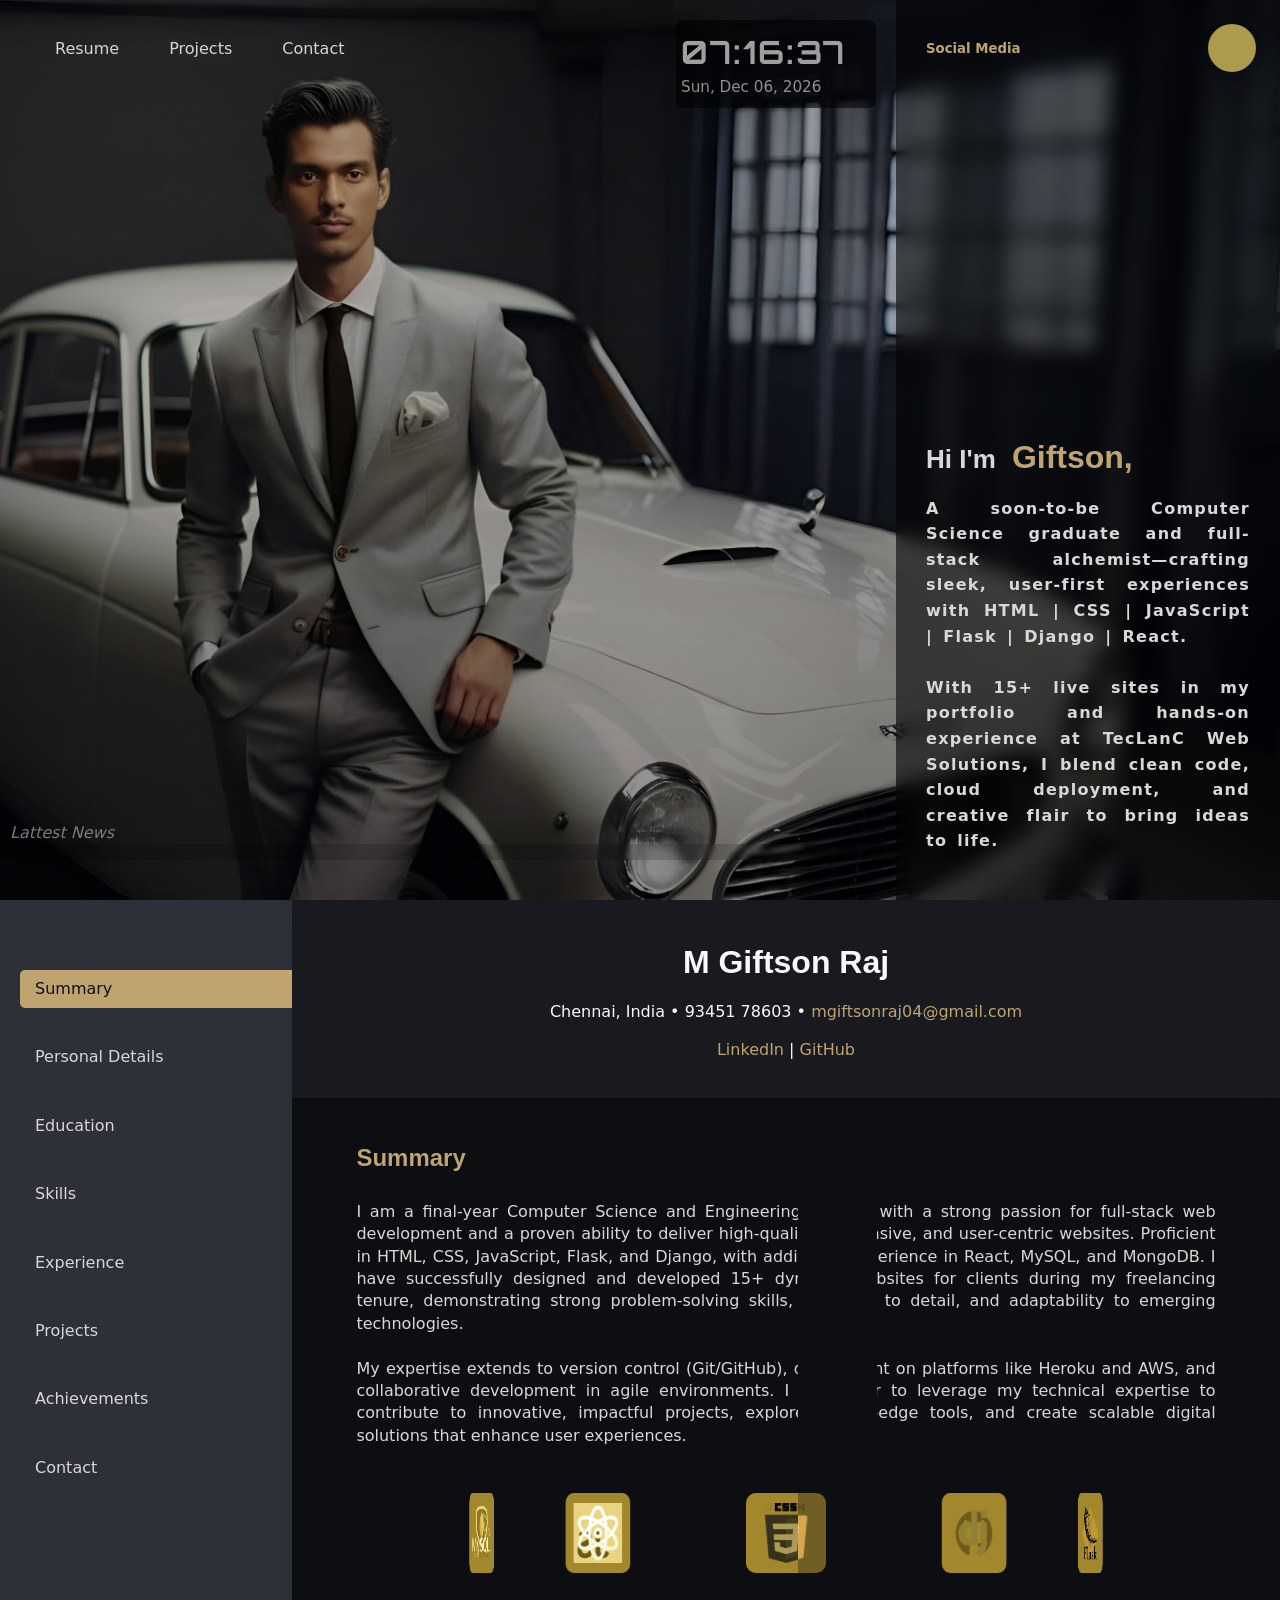
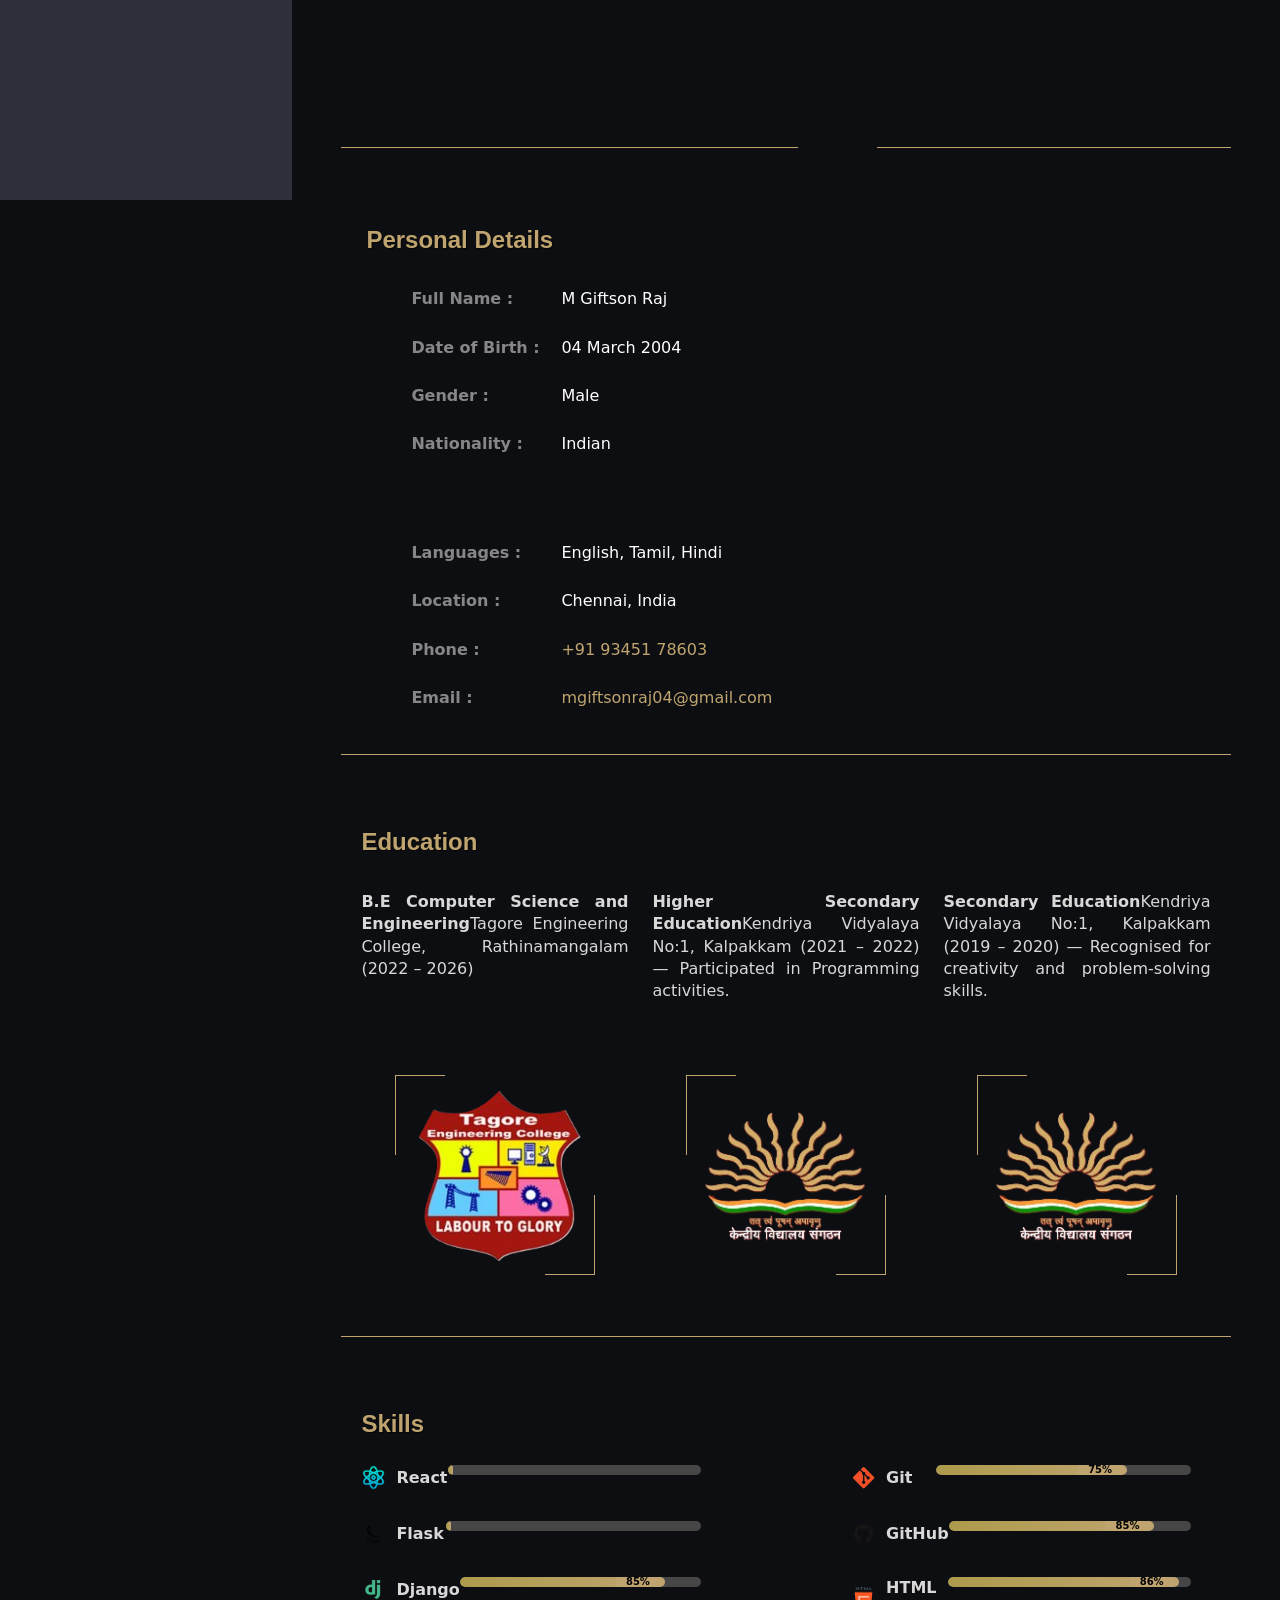
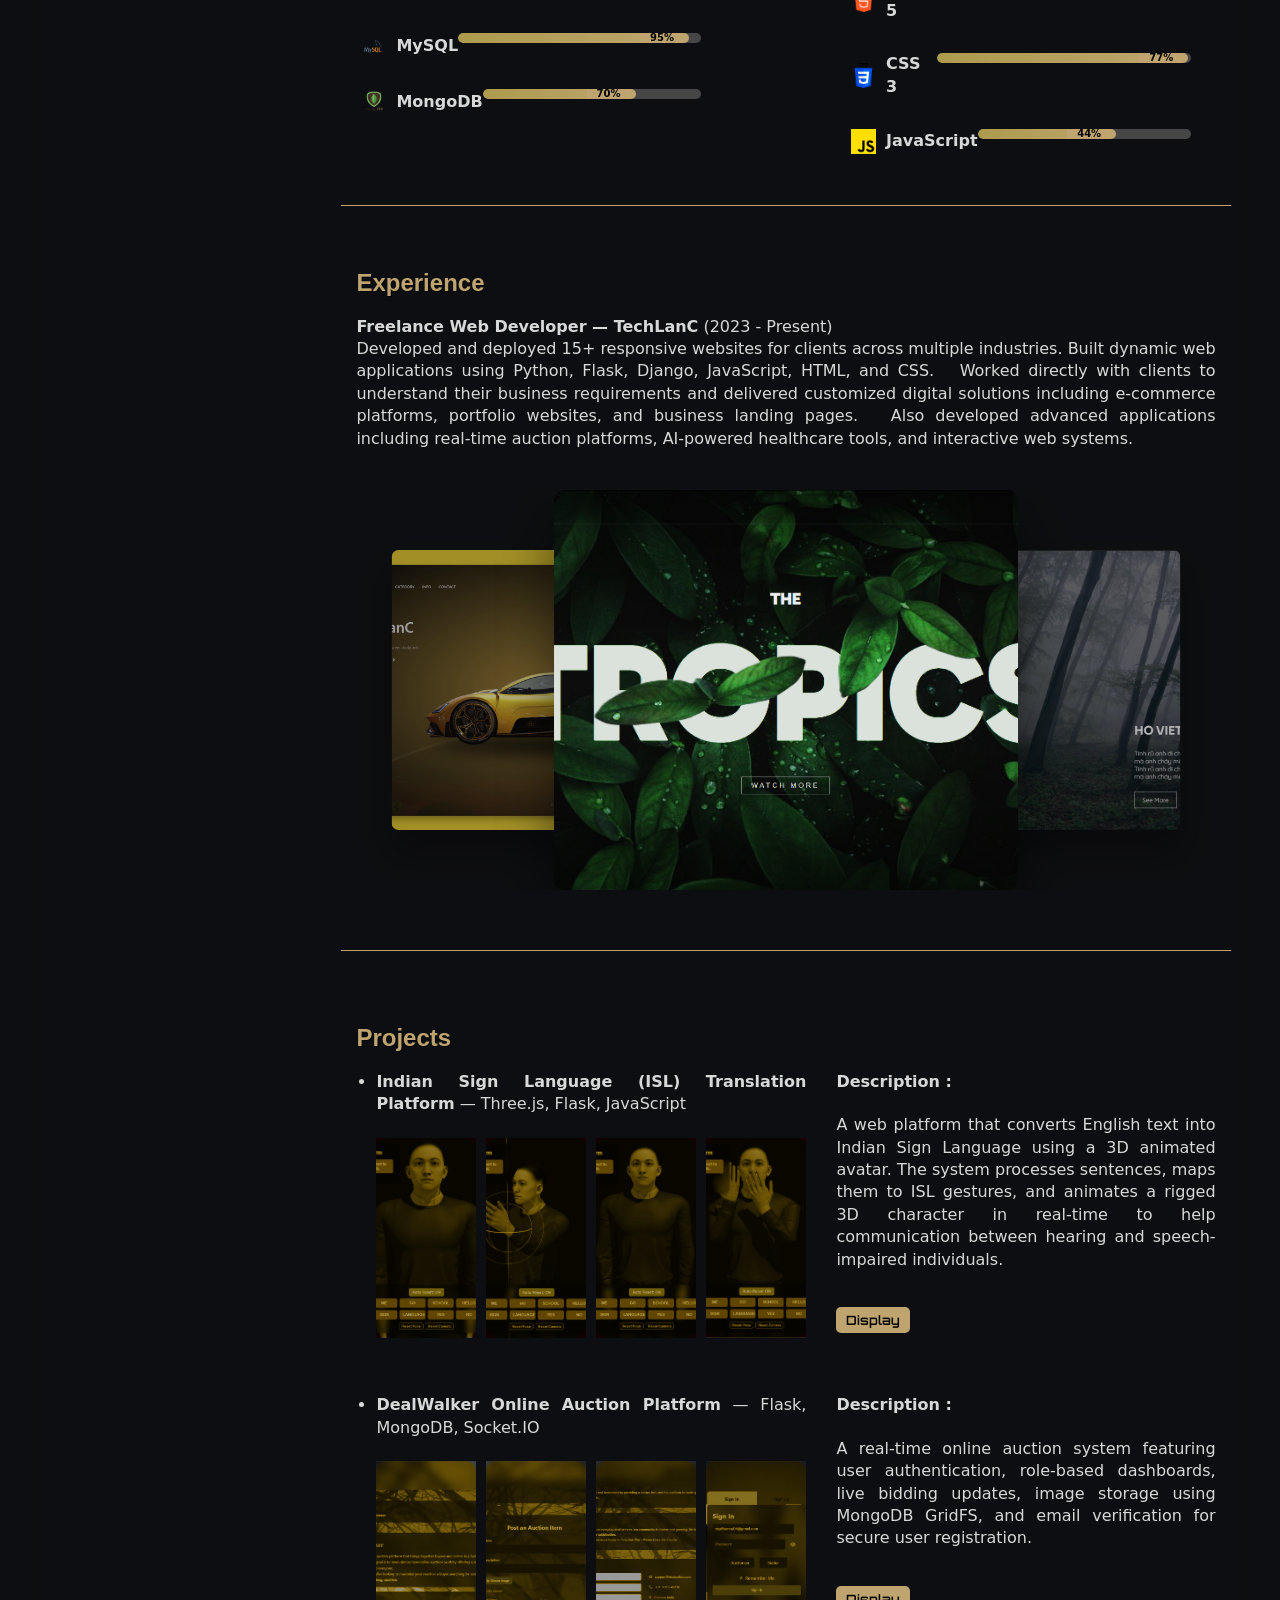
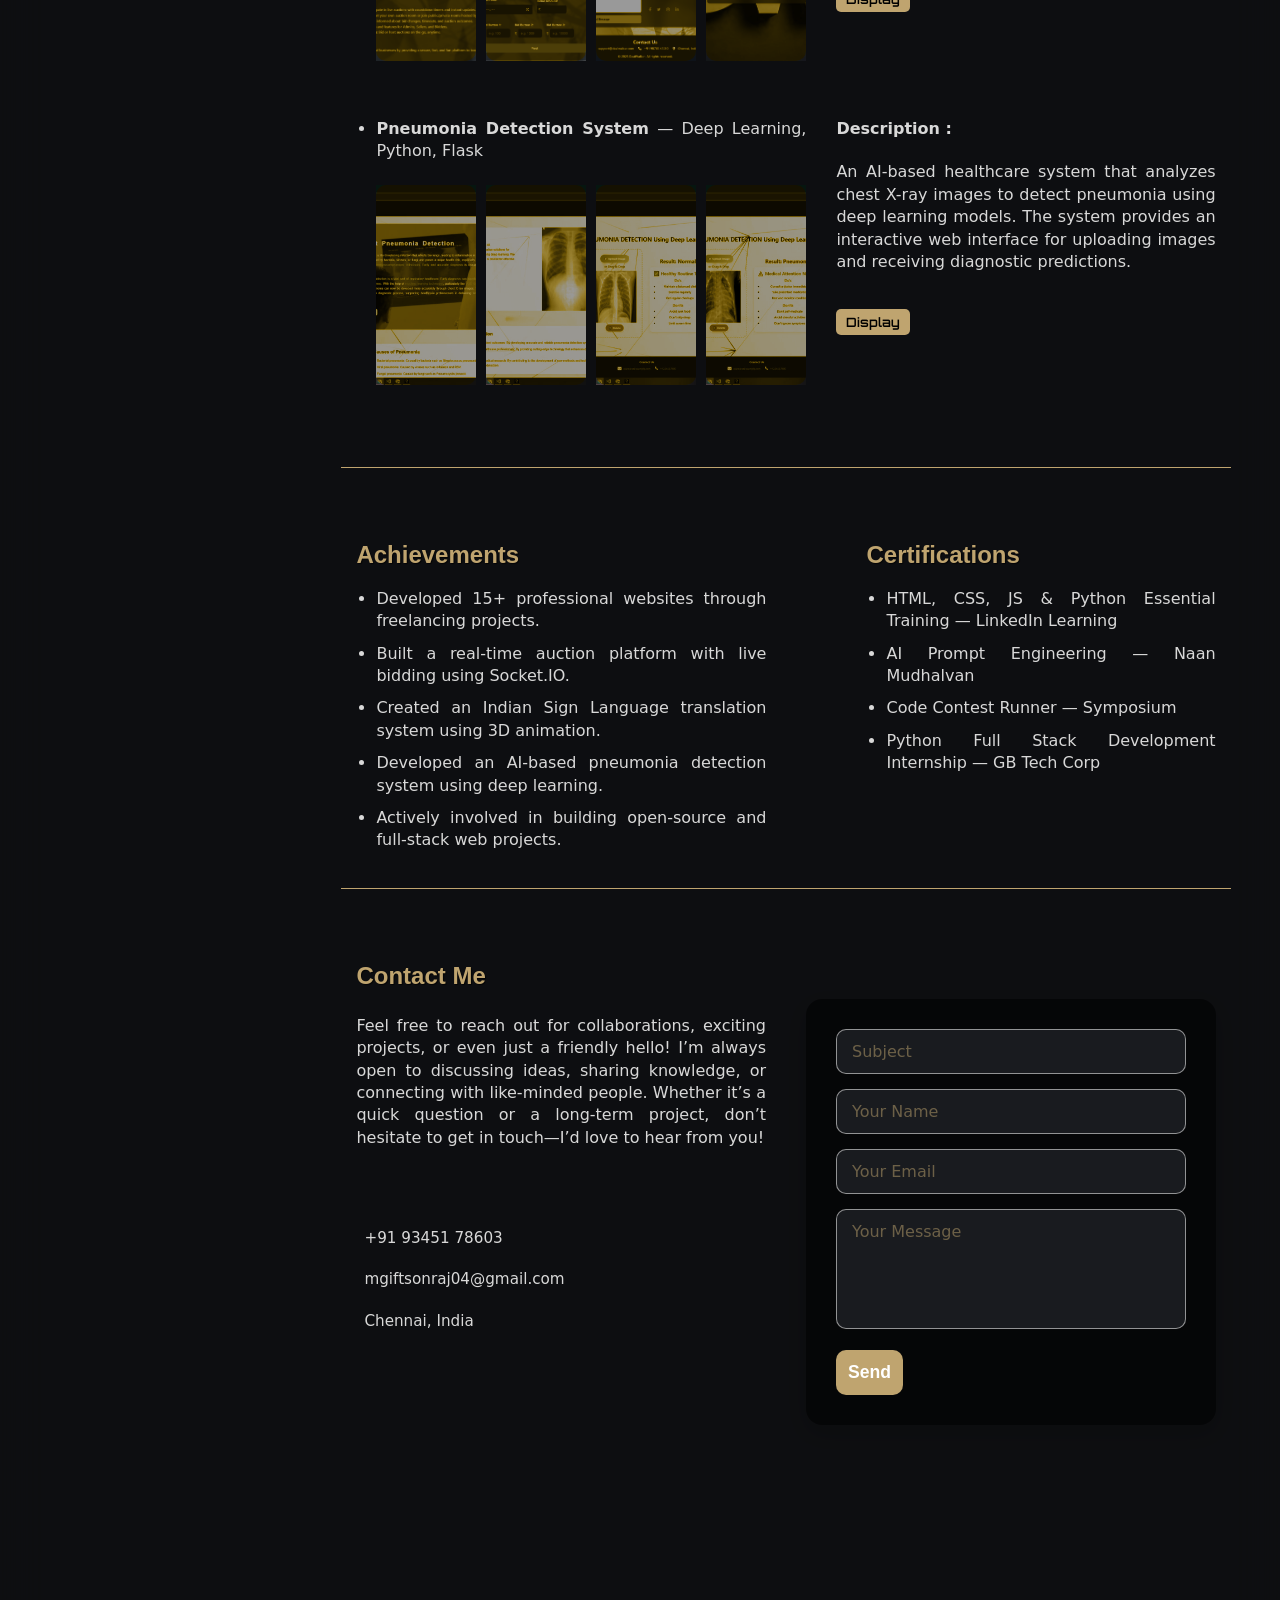
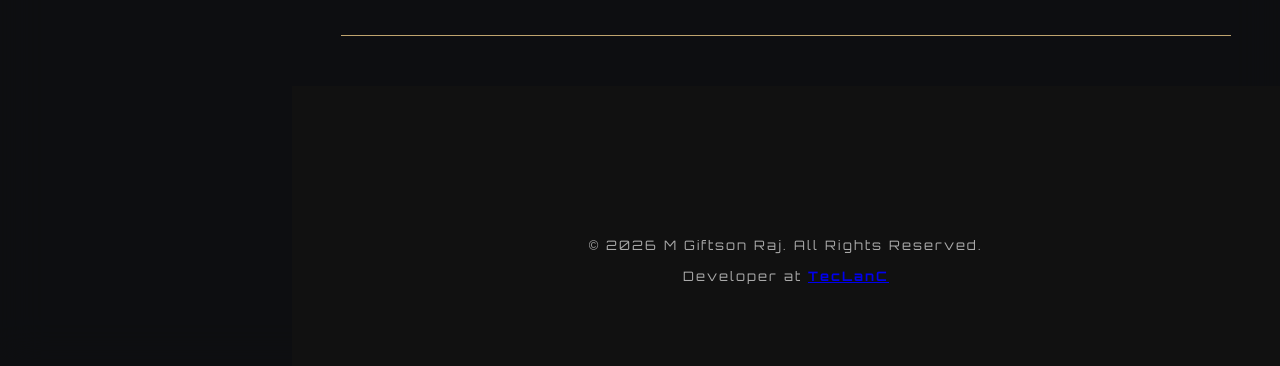
==== commit b5bb49f1: "Your commit message" ====
--- a/index.html
+++ b/index.html
@@ -1,485 +1,615 @@
 <!DOCTYPE html>
 <html lang="en">
+
+
+<!-- Mirrored from hello-giftson.web.app/ by HTTrack Website Copier/3.x [XR&CO'2014], Thu, 12 Mar 2026 11:33:08 GMT -->
+<!-- Added by HTTrack -->
+<meta http-equiv="content-type" content="text/html;charset=utf-8" /><!-- /Added by HTTrack -->
 
 <head>
     <meta charset="UTF-8">
     <meta name="viewport" content="width=device-width, initial-scale=1.0">
-    <title>M Giftson Raj - Portfolio</title>
-    <link rel="stylesheet" href="https://cdnjs.cloudflare.com/ajax/libs/font-awesome/6.4.0/css/all.min.css">
-    <link href="https://fonts.googleapis.com/css2?family=Orbitron:wght@400;700&display=swap" rel="stylesheet">
+    <title>Hello Giftson</title>
+    <link rel="icon" type="image/png" href="img/favicon.html">
+    <link rel="stylesheet" href="../cdnjs.cloudflare.com/ajax/libs/font-awesome/6.4.0/css/all.min.css">
+    <link href="https://fonts.googleapis.com/css2?family=Orbitron:wght@400;700&amp;display=swap" rel="stylesheet">
     <link rel="stylesheet" href="style.css">
 </head>
 
 <body>
-    <div id="Home">
-        <div class="home-left">
-            <div class="nav-time">
-                <div class="top-nav">
-                    <a href="#main">Resume</a>
-                    <a href="#projects">Projects</a>
-                    <a href="#contact">Contact</a>
-                </div>
-                <div class="clock-wrap" aria-live="polite">
-                    <div id="clock-time" class="clock-time">00:00:00</div>
-                    <div id="clock-date" class="clock-date">Mon, 01 Jan 2000</div>
-                </div>
-            </div>
-
-            <div class="slidshow">
-                <i>Lattest News</i>
-                <div id="news-ribbon"></div>
-            </div>
-        </div>
-        <div class="home-right">
-            <div class="media">
-                <h5>Social Media</h5>
-                <nav>
-                    <a href="https://wa.me/9345178603" target="_blank" title="WhatsApp">
-                        <i class="fab fa-whatsapp"></i>
-                    </a>
-                    <a href="https://www.facebook.com/share/174Gd6be28" target="_blank" title="Facebook">
-                        <i class="fab fa-facebook-f"></i>
-                    </a>
-                    <a href="https://instagram.com/mgiftsonraj04" target="_blank" title="Instagram">
-                        <i class="fab fa-instagram"></i>
-                    </a>
-                    <a href="https://www.linkedin.com/in/m-giftson-raj-59479a27a/" target="_blank" title="LinkedIn">
-                        <i class="fab fa-linkedin-in"></i>
-                    </a>
-                    <a href="https://github.com/MGiftsonRaj40" target="_blank" title="GitHub">
-                        <i class="fab fa-github"></i>
-                    </a>
-                    <a href="mailto:mgiftsonraj04@gmail.com" target="_blank" title="Gmail">
-                        <i class="fas fa-envelope"></i>
-                    </a>
-                </nav>
-            </div>
-            <div class="intro">
-                <h1><span style="font-size: 26px;">Hi I'm </span> &nbsp;Giftson,</h1>
-                <p>a soon-to-be Computer Science graduate and full-stack alchemist—crafting sleek, user-first
-                    experiences with HTML | CSS | JavaScript | Flask | Django | React. <br><br> With 15+ live sites in
-                    my portfolio, I blend clean code, cloud deployment, and creative flair to bring ideas to life.</p>
-            </div>
+    <div id="loading">
+        <div class="loader">
+            <li class="ball"></li>
+            <li class="ball"></li>
+            <li class="ball"></li>
         </div>
     </div>
-    <button id="brush"><i class="fa-solid fa-brush"></i></button>
-    <div id="page">
-        <!-- Aside Navigation -->
-        <aside class="side-nav">
-            <nav>
-                <ul>
-                    <li><a href="#main">Summary</a></li>
-                    <li><a href="#personal-details">Personal Details</a></li>
-                    <li><a href="#education">Education</a></li>
-                    <li><a href="#skills">Skills</a></li>
-                    <li><a href="#experience">Experience</a></li>
-                    <li><a href="#projects">Projects</a></li>
-                    <li><a href="#achievements">Achievements & Certifications</a></li>
-                    <li><a href="#contact">Contact</a></li>
-                </ul>
-            </nav>
-        </aside>
-
-        <main id="main">
-            <div class="container header-content">
-                <div>
-                    <h1>M Giftson Raj</h1>
-                    <p>Chennai, India • 93451 78603 •
-                        <a href="mailto:mgiftsonraj04@gmail.com">mgiftsonraj04@gmail.com</a>
-                    </p>
+    <script>
+        window.addEventListener("load", () => {
+            const loader = document.getElementById("loading");
+            const content = document.getElementById("content");
+
+            loader.classList.add("hidden"); // fade out
+            setTimeout(() => {
+                loader.style.display = "none"; // remove loader completely
+                content.style.display = "block"; // show content
+                document.body.classList.remove("loading"); // enable scroll again
+            }, 500);
+        });
+    </script>
+    <div class="overlay"></div>
+    <div id="content" style="display:none;">
+        <div id="Home">
+            <div class="home-left">
+                <div class="nav-time">
+                    <div class="top-nav">
+                        <a href="#main">Resume</a>
+                        <a href="#projects">Projects</a>
+                        <a href="#contact">Contact</a>
+                    </div>
+                    <div class="clock-wrap" aria-live="polite">
+                        <div id="clock-time" class="clock-time">00:00:00</div>
+                        <div id="clock-date" class="clock-date">Mon, 01 Jan 2000</div>
+                    </div>
+                </div>
+
+                <div class="slidshow">
+                    <i>Lattest News</i>
+                    <div id="news-ribbon"></div>
+                </div>
+                <button class="arrow">
+                    << /button>
+            </div>
+            <div class="home-right">
+                <div class="media">
+                    <h5>Social Media</h5>
+                    <nav>
+                        <a href="https://wa.me/9345178603" target="_blank" title="WhatsApp">
+                            <i class="fab fa-whatsapp"></i>
+                        </a>
+                        <a href="https://www.facebook.com/share/174Gd6be28" target="_blank" title="Facebook">
+                            <i class="fab fa-facebook-f"></i>
+                        </a>
+                        <a href="https://instagram.com/mgiftsonraj04" target="_blank" title="Instagram">
+                            <i class="fab fa-instagram"></i>
+                        </a>
+                        <a href="https://www.linkedin.com/in/m-giftson-raj-59479a27a/" target="_blank" title="LinkedIn">
+                            <i class="fab fa-linkedin-in"></i>
+                        </a>
+                        <a href="https://github.com/MGiftsonRaj40" target="_blank" title="GitHub">
+                            <i class="fab fa-github"></i>
+                        </a>
+                        <a href="mailto:mgiftsonraj04@gmail.com" target="_blank" title="Gmail">
+                            <i class="fas fa-envelope"></i>
+                        </a>
+                    </nav>
+                </div>
+                <div class="intro">
+                    <h1><span style="font-size: 26px;">Hi I'm </span> &nbsp;Giftson,</h1>
                     <p>
-                        <a href="https://www.linkedin.com/in/m-giftson-raj-59479a27a/" target="_blank">LinkedIn</a> |
-                        <a href="https://github.com/MGiftsonRaj40" target="_blank">GitHub</a>
+                        A soon-to-be Computer Science graduate and full-stack alchemist—crafting sleek, user-first
+                        experiences with
+                        HTML | CSS | JavaScript | Flask | Django | React. <br><br> With 15+ live sites in my portfolio
+                        and hands-on
+                        experience at <strong>TecLanC Web Solutions</strong>, I blend clean code, cloud deployment, and
+                        creative flair
+                        to bring ideas to life.
                     </p>
                 </div>
             </div>
-            <div class="main-bg"></div>
-            <div class="main-contents">
-                <!-- Summary -->
-                <section id="summary">
+        </div>
+        <button id="brush"><i class="fa-solid fa-brush"></i></button>
+        <div id="page">
+            <!-- Aside Navigation -->
+            <aside class="side-nav">
+                <nav>
+                    <ul>
+                        <li><a href="#main" class="fa-user">Summary</a></li>
+                        <li><a href="#personal-details" class="fa-id-card">Personal Details</a></li>
+                        <li><a href="#education" class="fa-graduation-cap">Education</a></li>
+                        <li><a href="#skills" class="fa-code">Skills</a></li>
+                        <li><a href="#experience" class="fa-briefcase">Experience</a></li>
+                        <li><a href="#projects" class="fa-diagram-project">Projects</a></li>
+                        <li><a href="#achievements" class="fa-trophy">Achievements</a></li>
+                        <li><a href="#contact" class="fa-envelope">Contact</a></li>
+                    </ul>
+                </nav>
+            </aside>
+
+            <main id="main">
+                <div class="container header-content">
                     <div>
-                        <h2>Summary</h2>
-                        <p>I am a final-year Computer Science and Engineering student with a strong passion for
-                            full-stack web development and a proven ability to deliver high-quality, responsive, and
-                            user-centric websites. Proficient in HTML, CSS, JavaScript, Flask, and Django, with
-                            additional experience in React, MySQL, and MongoDB. I have successfully designed and
-                            developed 15+ dynamic websites for clients during my freelancing tenure, demonstrating
-                            strong problem-solving skills, attention to detail, and adaptability to emerging
-                            technologies. <br><br> My expertise extends to version control (Git/GitHub), deployment on
-                            platforms like Heroku and AWS, and collaborative development in agile environments. I am
-                            eager to leverage my technical expertise to contribute to innovative, impactful projects,
-                            explore cutting-edge tools, and create scalable digital solutions that enhance user
-                            experiences.</p>
-                        <img class="profile" src="" alt="">
+                        <h1>M Giftson Raj</h1>
+                        <p>Chennai, India • 93451 78603 •
+                            <a href="mailto:mgiftsonraj04@gmail.com">mgiftsonraj04@gmail.com</a>
+                        </p>
+                        <p>
+                            <a href="https://www.linkedin.com/in/m-giftson-raj-59479a27a/" target="_blank">LinkedIn</a>
+                            |
+                            <a href="https://github.com/MGiftsonRaj40" target="_blank">GitHub</a>
+                        </p>
                     </div>
-                    <div class="banner">
-                        <div class="slider" style="--quantity: 10">
-                            <div class="item" style="--position: 1"><img src="img/css-3.png" alt="CSS3 logo"></div>
-                            <div class="item" style="--position: 2"><img src="img/django.png" alt="Django logo"></div>
-                            <div class="item" style="--position: 3"><img src="img/flask.png" alt="Flask logo"></div>
-                            <div class="item" style="--position: 4"><img src="img/git.png" alt="Git logo"></div>
-                            <div class="item" style="--position: 5"><img src="img/github.png" alt="GitHub logo"></div>
-                            <div class="item" style="--position: 6"><img src="img/html.png" alt="HTML5 logo"></div>
-                            <div class="item" style="--position: 7"><img src="img/js.png" alt="JavaScript logo"></div>
-                            <div class="item" style="--position: 8"><img src="img/mongodb.png" alt="MongoDB logo"></div>
-                            <div class="item" style="--position: 9"><img src="img/MySQL.png" alt="MySQL logo"></div>
-                            <div class="item" style="--position: 10"><img src="img/react.png" alt="React logo"></div>
+                </div>
+                <div class="main-bg"></div>
+                <div class="main-contents">
+                    <!-- Summary -->
+                    <section id="summary">
+                        <div>
+                            <h2>Summary</h2>
+                            <p>I am a final-year Computer Science and Engineering student with a strong passion for
+                                full-stack web development and a proven ability to deliver high-quality, responsive, and
+                                user-centric websites. Proficient in HTML, CSS, JavaScript, Flask, and Django, with
+                                additional experience in React, MySQL, and MongoDB. I have successfully designed and
+                                developed 15+ dynamic websites for clients during my freelancing tenure, demonstrating
+                                strong problem-solving skills, attention to detail, and adaptability to emerging
+                                technologies. <br><br> My expertise extends to version control (Git/GitHub), deployment
+                                on
+                                platforms like Heroku and AWS, and collaborative development in agile environments. I am
+                                eager to leverage my technical expertise to contribute to innovative, impactful
+                                projects,
+                                explore cutting-edge tools, and create scalable digital solutions that enhance user
+                                experiences.</p>
+                            <img class="profile" src="#" alt="">
                         </div>
+                        <div class="banner">
+                            <div class="slider" style="--quantity: 10">
+                                <div class="item" style="--position: 1"><img src="img/css-3.png" alt="CSS3 logo"></div>
+                                <div class="item" style="--position: 2"><img src="img/django.png" alt="Django logo">
+                                </div>
+                                <div class="item" style="--position: 3"><img src="img/flask.png" alt="Flask logo"></div>
+                                <div class="item" style="--position: 4"><img src="img/git.png" alt="Git logo"></div>
+                                <div class="item" style="--position: 5"><img src="img/github.png" alt="GitHub logo">
+                                </div>
+                                <div class="item" style="--position: 6"><img src="img/html.png" alt="HTML5 logo"></div>
+                                <div class="item" style="--position: 7"><img src="img/js.png" alt="JavaScript logo">
+                                </div>
+                                <div class="item" style="--position: 8"><img src="img/mongodb.png" alt="MongoDB logo">
+                                </div>
+                                <div class="item" style="--position: 9"><img src="img/MySQL.png" alt="MySQL logo"></div>
+                                <div class="item" style="--position: 10"><img src="img/react.png" alt="React logo">
+                                </div>
+                            </div>
+                        </div>
+                    </section>
+
+                    <!-- Personal Details -->
+                    <section id="personal-details">
+                        <h2>Personal Details</h2>
+                        <ul>
+                            <div class="per-details">
+                                <li><i class="fas fa-user"></i><strong>Full Name :</strong> M Giftson Raj</li>
+                                <li><i class="fas fa-birthday-cake"></i><strong>Date of Birth :</strong> 04 March 2004
+                                </li>
+                                <li><i class="fas fa-mars"></i><strong>Gender :</strong> Male</li>
+                                <li><i class="fas fa-flag"></i><strong>Nationality :</strong> Indian</li>
+                            </div>
+                            <div class="per-details">
+                                <li><i class="fas fa-language"></i><strong>Languages :</strong> English, Tamil, Hindi
+                                </li>
+                                <li><i class="fas fa-map-marker-alt"></i><strong>Location :</strong> Chennai, India</li>
+                                <li><i class="fas fa-phone-alt"></i><strong>Phone :</strong> <a
+                                        href="tel:+919345178603">+91
+                                        93451 78603</a></li>
+                                <li><i class="fas fa-envelope"></i><strong>Email :</strong> <a
+                                        href="mailto:mgiftsonraj04@gmail.com">mgiftsonraj04@gmail.com</a></li>
+                            </div>
+                        </ul>
+                    </section>
+
+                    <!-- Education -->
+                    <section id="education">
+                        <h2>Education</h2>
+                        <ul>
+                            <li>
+                                <p>
+                                    <strong>B.E Computer Science and Engineering</strong>Tagore Engineering College,
+                                    Rathinamangalam (2022 – 2026)
+                                </p>
+
+                                <div class="edu-slider">
+                                    <img src="img/tagore.png" alt="Campus">
+                                </div>
+                            </li>
+                            <li>
+                                <p>
+                                    <strong>Higher Secondary Education</strong>Kendriya Vidyalaya No:1, Kalpakkam (2021
+                                    –
+                                    2022)
+                                    — Participated in Programming activities.
+                                </p>
+
+                                <div class="edu-slider">
+                                    <img src="img/kv.png" alt="Campus">
+                                </div>
+                            </li>
+                            <li>
+                                <p>
+                                    <strong>Secondary Education</strong>Kendriya Vidyalaya No:1, Kalpakkam (2019 – 2020)
+                                    —
+                                    Recognised for creativity and problem-solving skills.
+                                </p>
+
+                                <div class="edu-slider">
+                                    <img src="img/kv.png" alt="Campus">
+                                </div>
+                            </li>
+                        </ul>
+                    </section>
+
+                    <!-- Skills -->
+                    <section id="skills">
+                        <h2>Skills</h2>
+                        <div class="skill-main">
+
+                            <div class="skill-sub">
+
+                                <div class="skill">
+                                    <div class="skill-header">
+                                        <img src="img/react.png" alt="React Logo">
+                                        <span>React</span>
+                                    </div>
+                                    <div class="skill-bar">
+                                        <div class="fill" data-width="80%"><span class="percent">80%</span></div>
+                                    </div>
+                                </div>
+
+                                <div class="skill">
+                                    <div class="skill-header">
+                                        <img src="img/flask.png" alt="Flask Logo">
+                                        <span>Flask</span>
+                                    </div>
+                                    <div class="skill-bar">
+                                        <div class="fill" data-width="90%"><span class="percent">90%</span></div>
+                                    </div>
+                                </div>
+
+                                <div class="skill">
+                                    <div class="skill-header">
+                                        <img src="img/django.png" alt="Django Logo">
+                                        <span>Django</span>
+                                    </div>
+                                    <div class="skill-bar">
+                                        <div class="fill" data-width="85%"><span class="percent">85%</span></div>
+                                    </div>
+                                </div>
+
+                                <div class="skill">
+                                    <div class="skill-header">
+                                        <img src="img/MySQL.png" alt="MySQL Logo">
+                                        <span>MySQL</span>
+                                    </div>
+                                    <div class="skill-bar">
+                                        <div class="fill" data-width="95%"><span class="percent">95%</span></div>
+                                    </div>
+                                </div>
+
+                                <div class="skill">
+                                    <div class="skill-header">
+                                        <img src="img/mongodb.png" alt="MongoDB Logo">
+                                        <span>MongoDB</span>
+                                    </div>
+                                    <div class="skill-bar">
+                                        <div class="fill" data-width="70%"><span class="percent">70%</span></div>
+                                    </div>
+                                </div>
+
+                            </div>
+
+                            <div class="skill-sub">
+
+                                <div class="skill">
+                                    <div class="skill-header">
+                                        <img src="img/git.png" alt="Git Logo">
+                                        <span>Git</span>
+                                    </div>
+                                    <div class="skill-bar">
+                                        <div class="fill" data-width="75%"><span class="percent">75%</span></div>
+                                    </div>
+                                </div>
+
+                                <div class="skill">
+                                    <div class="skill-header">
+                                        <img src="img/github.png" alt="GitHub Logo">
+                                        <span>GitHub</span>
+                                    </div>
+                                    <div class="skill-bar">
+                                        <div class="fill" data-width="85%"><span class="percent">85%</span></div>
+                                    </div>
+                                </div>
+
+                                <div class="skill">
+                                    <div class="skill-header">
+                                        <img src="img/html.png" alt="HTML5 Logo">
+                                        <span>HTML 5</span>
+                                    </div>
+                                    <div class="skill-bar">
+                                        <div class="fill" data-width="95%"><span class="percent">65%</span></div>
+                                    </div>
+                                </div>
+
+                                <div class="skill">
+                                    <div class="skill-header">
+                                        <img src="img/css-3.png" alt="CSS3 Logo">
+                                        <span>CSS 3</span>
+                                    </div>
+                                    <div class="skill-bar">
+                                        <div class="fill" data-width="99%"><span class="percent">99%</span></div>
+                                    </div>
+                                </div>
+
+                                <div class="skill">
+                                    <div class="skill-header">
+                                        <img src="img/js.png" alt="JavaScript Logo">
+                                        <span>JavaScript</span>
+                                    </div>
+                                    <div class="skill-bar">
+                                        <div class="fill" data-width="65%"><span class="percent">65%</span></div>
+                                    </div>
+                                </div>
+
+                            </div>
+                        </div>
+                    </section>
+
+                    <!-- Experience -->
+                    <section id="experience">
+                        <h2>Experience</h2>
+                        <p><strong>Freelance Web Developer — TechLanC</strong> (2023 - Present) <br>
+                            Developed and deployed 15+ responsive websites for clients across multiple
+                            industries.
+                            Built dynamic web applications using Python, Flask, Django, JavaScript, HTML, and CSS.
+
+                            &nbsp;&nbsp;Worked directly with clients to understand their business requirements and
+                            delivered
+                            customized digital solutions including e-commerce platforms, portfolio websites, and
+                            business landing pages.
+
+                            &nbsp;&nbsp;Also developed advanced applications including real-time auction platforms,
+                            AI-powered healthcare tools, and interactive web systems.</p>
+
+                        <div class="contain">
+                            <div class="slidy">
+                                <div class="itm active" style="background-image: url(img/projects/tropics.png);"></div>
+                                <div class="itm next" style="background-image: url(img/projects/bird.png);"></div>
+                                <div class="itm" style="background-image: url(img/projects/headset.png);"></div>
+                                <div class="itm" style="background-image: url(img/projects/fine-fabrics.png);"></div>
+                                <div class="itm" style="background-image: url(img/projects/cake-inn.png);"></div>
+                                <div class="itm" style="background-image: url(img/projects/nike.png);"></div>
+                                <div class="itm" style="background-image: url(img/projects/honey-events.png);"></div>
+                                <div class="itm" style="background-image: url(img/projects/freeze.png);"></div>
+                                <div class="itm" style="background-image: url(img/projects/coolfizz.png);"></div>
+                                <div class="itm" style="background-image: url(img/projects/pizza.png);"></div>
+                                <div class="itm prev" style="background-image: url(img/projects/sportscar.png);"></div>
+                            </div>
+
+                            <div class="button">
+                                <button class="btn-prev"><i class="fa-solid fa-arrow-left"></i></button>
+                                <button class="btn-next"><i class="fa-solid fa-arrow-right"></i></button>
+                            </div>
+                        </div>
+                    </section>
+
+                    <!-- Projects -->
+                    <section id="projects">
+                        <h2>Projects</h2>
+                        <ul>
+
+                            <!-- ISL Project -->
+                            <div class="projects">
+
+                                <div class="project-top">
+                                    <li><strong>Indian Sign Language (ISL) Translation Platform</strong> — Three.js,
+                                        Flask, JavaScript</li>
+                                    <br>
+                                    <div class="list">
+                                        <div class="item"><img src="img/projects/11.png" alt=""></div>
+                                        <div class="item"><img src="img/projects/12.png" alt=""></div>
+                                        <div class="item"><img src="img/projects/13.png" alt=""></div>
+                                        <div class="item"><img src="img/projects/14.png" alt=""></div>
+                                    </div>
+                                </div>
+
+                                <div class="project-description">
+                                    <h4>Description :</h4>
+                                    <p>
+                                        A web platform that converts English text into Indian Sign Language using a 3D
+                                        animated avatar. The system processes sentences, maps them to ISL gestures,
+                                        and animates a rigged 3D character in real-time to help communication between
+                                        hearing and speech-impaired individuals.
+                                    </p>
+                                    <button class="toggle-btn" id="display-pd">Display</button>
+                                </div>
+
+                            </div>
+
+
+                            <!-- DealWalker Project -->
+                            <div class="projects">
+
+                                <div class="project-top">
+                                    <li><strong>DealWalker Online Auction Platform</strong> — Flask, MongoDB, Socket.IO
+                                    </li>
+                                    <br>
+                                    <div class="list">
+                                        <div class="item"><img src="img/projects/1.png" alt=""></div>
+                                        <div class="item"><img src="img/projects/2.png" alt=""></div>
+                                        <div class="item"><img src="img/projects/3.png" alt=""></div>
+                                        <div class="item"><img src="img/projects/4.png" alt=""></div>
+                                    </div>
+                                </div>
+
+                                <div class="project-description">
+                                    <h4>Description :</h4>
+                                    <p>
+                                        A real-time online auction system featuring user authentication, role-based
+                                        dashboards, live bidding updates, image storage using MongoDB GridFS, and
+                                        email verification for secure user registration.
+                                    </p>
+                                    <button class="toggle-btn">Display</button>
+                                </div>
+
+                            </div>
+
+
+                            <!-- Pneumonia Detection Project -->
+                            <div class="projects">
+
+                                <div class="project-top">
+                                    <li><strong>Pneumonia Detection System</strong> — Deep Learning, Python, Flask</li>
+                                    <br>
+                                    <div class="list">
+                                        <div class="item"><img src="img/projects/pd1.jpg" alt=""></div>
+                                        <div class="item"><img src="img/projects/pd2.jpg" alt=""></div>
+                                        <div class="item"><img src="img/projects/pd3.jpg" alt=""></div>
+                                        <div class="item"><img src="img/projects/pd4.jpg" alt=""></div>
+                                    </div>
+                                </div>
+
+                                <div class="project-description">
+                                    <h4>Description :</h4>
+                                    <p>
+                                        An AI-based healthcare system that analyzes chest X-ray images to detect
+                                        pneumonia using deep learning models. The system provides an interactive
+                                        web interface for uploading images and receiving diagnostic predictions.
+                                    </p>
+                                    <button class="toggle-btn" id="display-pd">Display</button>
+                                </div>
+
+                            </div>
+
+                        </ul>
+                    </section>
+
+                    <!-- Achievements -->
+                    <section id="achievements">
+                        <div class="sub">
+                            <h2>Achievements</h2>
+                            <ul>
+                                <li>Developed 15+ professional websites through freelancing projects.</li>
+                                <li>Built a real-time auction platform with live bidding using Socket.IO.</li>
+                                <li>Created an Indian Sign Language translation system using 3D animation.</li>
+                                <li>Developed an AI-based pneumonia detection system using deep learning.</li>
+                                <li>Actively involved in building open-source and full-stack web projects.</li>
+                            </ul>
+                        </div>
+                        <div class="sub">
+                            <h2>Certifications</h2>
+                            <ul>
+                                <li>HTML, CSS, JS & Python Essential Training — LinkedIn Learning</li>
+                                <li>AI Prompt Engineering — Naan Mudhalvan</li>
+                                <li>Code Contest Runner — Symposium</li>
+                                <li>Python Full Stack Development Internship — GB Tech Corp</li>
+                            </ul>
+                        </div>
+                    </section>
+
+                    <!-- Contact -->
+                    <section id="contact">
+                        <h2>Contact Me</h2>
+                        <div class="contact-container">
+                            <!-- Contact Info -->
+                            <div class="contact-info">
+                                <p>
+                                    Feel free to reach out for collaborations, exciting projects, or even just a
+                                    friendly
+                                    hello!
+                                    I’m always open to discussing ideas, sharing knowledge, or connecting with
+                                    like-minded
+                                    people.
+                                    Whether it’s a quick question or a long-term project, don’t hesitate to get in
+                                    touch—I’d
+                                    love to hear from you!
+                                </p>
+                                <ul class="contact-details">
+                                    <li><i class="fas fa-phone"></i> +91 93451 78603</li>
+                                    <li><i class="fas fa-envelope"></i> mgiftsonraj04@gmail.com</li>
+                                    <li><i class="fas fa-map-marker-alt"></i> Chennai, India</li>
+                                </ul>
+                                <div class="social-links">
+                                    <a href="https://wa.me/9345178603" target="_blank" title="WhatsApp">
+                                        <i class="fab fa-whatsapp"></i>
+                                    </a>
+                                    <a href="https://www.facebook.com/share/174Gd6be28" target="_blank"
+                                        title="Facebook">
+                                        <i class="fab fa-facebook-f"></i>
+                                    </a>
+                                    <a href="https://instagram.com/mgiftsonraj04" target="_blank" title="Instagram">
+                                        <i class="fab fa-instagram"></i>
+                                    </a>
+                                    <a href="https://www.linkedin.com/in/m-giftson-raj-59479a27a/" target="_blank"
+                                        title="LinkedIn">
+                                        <i class="fab fa-linkedin-in"></i>
+                                    </a>
+                                    <a href="https://github.com/MGiftsonRaj40" target="_blank" title="GitHub">
+                                        <i class="fab fa-github"></i>
+                                    </a>
+                                </div>
+                            </div>
+
+                            <!-- Contact Form -->
+                            <div class="contact-card">
+                                <form id="contact-form" class="contact-form">
+                                    <input type="text" name="title" class="form-input" placeholder="Subject" required>
+                                    <input type="text" name="name" class="form-input" placeholder="Your Name" required>
+                                    <input type="email" name="email" class="form-input" placeholder="Your Email"
+                                        required>
+                                    <textarea name="message" class="form-textarea" placeholder="Your Message"
+                                        required></textarea>
+                                    <button type="submit" class="form-btn">Send</button>
+                                </form>
+                            </div>
+                            <div class="contact-map">
+                                <iframe
+                                    src="https://www.google.com/maps/embed?pb=!1m18!1m12!1m3!1d15579.594330033924!2d80.14616200931351!3d12.522877201344686!2m3!1f0!2f0!3f0!3m2!1i1024!2i768!4f13.1!3m3!1m2!1s0x3a53a9650ee8fa55%3A0xaa8d1b9a8895b182!2sKalpakkam%2C%20Tamil%20Nadu%2C%20India!5e0!3m2!1sen!2sus!4v1759065872398!5m2!1sen!2sus"
+                                    allowfullscreen="" loading="lazy" referrerpolicy="no-referrer-when-downgrade">
+                                </iframe>
+                            </div>
+
+                        </div>
+
+                        <!-- EmailJS SDK -->
+                        <script src="../cdn.jsdelivr.net/npm/%40emailjs/browser%404/dist/email.min.js"></script>
+                        <script>
+                            (function () {
+                                emailjs.init("39ySlOC3k1pSpVlXW"); // ✅ Your Public Key
+                            })();
+
+                            document.getElementById("contact-form").addEventListener("submit", function (e) {
+                                e.preventDefault();
+
+                                emailjs.sendForm("service_xm3xqnh", "template_qusf50e", this)
+                                    .then(() => {
+                                        alert("✓ Message sent successfully!");
+                                        this.reset();
+                                    }, (error) => {
+                                        alert("✕ Failed to send message. Error: " + JSON.stringify(error));
+                                    });
+                            });
+                        </script>
+                    </section>
+                </div>
+                <!-- Footer -->
+                <footer class="footer">
+                    <div class="footer-bottom">
+                        <p>© 2026 M Giftson Raj. All Rights Reserved.</p>
+                        <p>Developer at <strong><a href="https://teclanc.vercel.app/"
+                                    target="_blank">TecLanC</a></strong>
+                        </p>
                     </div>
-                </section>
-
-                <!-- Personal Details -->
-                <section id="personal-details">
-                    <h2>Personal Details</h2>
-                    <ul>
-                        <div class="per-details">
-                            <li><i class="fas fa-user"></i><strong>Full Name :</strong> M Giftson Raj</li>
-                            <li><i class="fas fa-birthday-cake"></i><strong>Date of Birth :</strong> 04 March 2004</li>
-                            <li><i class="fas fa-mars"></i><strong>Gender :</strong> Male</li>
-                            <li><i class="fas fa-flag"></i><strong>Nationality :</strong> Indian</li>
-                        </div>
-                        <div class="per-details">
-                            <li><i class="fas fa-language"></i><strong>Languages :</strong> English, Tamil, Hindi</li>
-                            <li><i class="fas fa-map-marker-alt"></i><strong>Location :</strong> Chennai, India</li>
-                            <li><i class="fas fa-phone-alt"></i><strong>Phone :</strong> <a href="tel:+919345178603">+91
-                                    93451 78603</a></li>
-                            <li><i class="fas fa-envelope"></i><strong>Email :</strong> <a
-                                    href="mailto:mgiftsonraj04@gmail.com">mgiftsonraj04@gmail.com</a></li>
-                        </div>
-                    </ul>
-                </section>
-
-                <!-- Education -->
-                <section id="education">
-                    <h2>Education</h2>
-                    <ul>
-                        <li>
-                            <strong>B.E Computer Science and Engineering</strong>Tagore Engineering College,
-                            Rathinamangalam (2022 – 2026)
-                            <div class="edu-slider">
-                                <img src="img/tagore.png" alt="Campus">
-                            </div>
-                        </li>
-                        <li>
-                            <strong>Higher Secondary Education</strong>Kendriya Vidyalaya No:1, Kalpakkam (2021 – 2022)
-                            — Participated in Programming activities.
-                            <div class="edu-slider">
-                                <img src="img/kv.png" alt="Campus">
-                            </div>
-                        </li>
-                        <li>
-                            <strong>Secondary Education</strong>Kendriya Vidyalaya No:1, Kalpakkam (2019 – 2020) —
-                            Recognised for creativity and problem-solving skills.
-                            <div class="edu-slider">
-                                <img src="img/kv.png" alt="Campus">
-                            </div>
-                        </li>
-                    </ul>
-                </section>
-
-                <!-- Skills -->
-                <section id="skills">
-                    <h2>Skills</h2>
-                    <div class="skill-main">
-
-                        <div class="skill-sub">
-
-                            <div class="skill">
-                                <div class="skill-header">
-                                    <img src="img/react.png" alt="React Logo">
-                                    <span>React</span>
-                                </div>
-                                <div class="skill-bar">
-                                    <div class="fill" data-width="80%"><span class="percent">80%</span></div>
-                                </div>
-                            </div>
-
-                            <div class="skill">
-                                <div class="skill-header">
-                                    <img src="img/flask.png" alt="Flask Logo">
-                                    <span>Flask</span>
-                                </div>
-                                <div class="skill-bar">
-                                    <div class="fill" data-width="90%"><span class="percent">90%</span></div>
-                                </div>
-                            </div>
-
-                            <div class="skill">
-                                <div class="skill-header">
-                                    <img src="img/django.png" alt="Django Logo">
-                                    <span>Django</span>
-                                </div>
-                                <div class="skill-bar">
-                                    <div class="fill" data-width="85%"><span class="percent">85%</span></div>
-                                </div>
-                            </div>
-
-                            <div class="skill">
-                                <div class="skill-header">
-                                    <img src="img/MySQL.png" alt="MySQL Logo">
-                                    <span>MySQL</span>
-                                </div>
-                                <div class="skill-bar">
-                                    <div class="fill" data-width="95%"><span class="percent">95%</span></div>
-                                </div>
-                            </div>
-
-                            <div class="skill">
-                                <div class="skill-header">
-                                    <img src="img/mongodb.png" alt="MongoDB Logo">
-                                    <span>MongoDB</span>
-                                </div>
-                                <div class="skill-bar">
-                                    <div class="fill" data-width="70%"><span class="percent">70%</span></div>
-                                </div>
-                            </div>
-
-                        </div>
-
-                        <div class="skill-sub">
-
-                            <div class="skill">
-                                <div class="skill-header">
-                                    <img src="img/git.png" alt="Git Logo">
-                                    <span>Git</span>
-                                </div>
-                                <div class="skill-bar">
-                                    <div class="fill" data-width="75%"><span class="percent">75%</span></div>
-                                </div>
-                            </div>
-
-                            <div class="skill">
-                                <div class="skill-header">
-                                    <img src="img/github.png" alt="GitHub Logo">
-                                    <span>GitHub</span>
-                                </div>
-                                <div class="skill-bar">
-                                    <div class="fill" data-width="85%"><span class="percent">85%</span></div>
-                                </div>
-                            </div>
-
-                            <div class="skill">
-                                <div class="skill-header">
-                                    <img src="img/html.png" alt="HTML5 Logo">
-                                    <span>HTML 5</span>
-                                </div>
-                                <div class="skill-bar">
-                                    <div class="fill" data-width="95%"><span class="percent">65%</span></div>
-                                </div>
-                            </div>
-
-                            <div class="skill">
-                                <div class="skill-header">
-                                    <img src="img/css-3.png" alt="CSS3 Logo">
-                                    <span>CSS 3</span>
-                                </div>
-                                <div class="skill-bar">
-                                    <div class="fill" data-width="99%"><span class="percent">99%</span></div>
-                                </div>
-                            </div>
-
-                            <div class="skill">
-                                <div class="skill-header">
-                                    <img src="img/js.png" alt="JavaScript Logo">
-                                    <span>JavaScript</span>
-                                </div>
-                                <div class="skill-bar">
-                                    <div class="fill" data-width="65%"><span class="percent">65%</span></div>
-                                </div>
-                            </div>
-
-                        </div>
-                    </div>
-                </section>
-
-                <!-- Experience -->
-                <section id="experience">
-                    <h2>Experience</h2>
-                    <p><strong>Freelancing</strong> (2023 - Present) <br> &nbsp; &nbsp; Collaborated with TechLanC to
-                        design and develop 15+ websites for clients, focusing on responsive design. Built dynamic web
-                        applications using Flask, Django, JavaScript, HTML, and CSS. Collaborated with clients to
-                        understand their business goals and deliver customised, results-driven digital solutions.</p>
-
-                    <div class="contain">
-                        <div class="slidy">
-                            <div class="itm active" style="background-image: url(img/projects/tropics.png);"></div>
-                            <div class="itm next" style="background-image: url(img/projects/bird.png);"></div>
-                            <div class="itm" style="background-image: url(img/projects/headset.png);"></div>
-                            <div class="itm" style="background-image: url(img/projects/fine-fabrics.png);"></div>
-                            <div class="itm" style="background-image: url(img/projects/cake-inn.png);"></div>
-                            <div class="itm" style="background-image: url(img/projects/nike.png);"></div>
-                            <div class="itm" style="background-image: url(img/projects/honey-events.png);"></div>
-                            <div class="itm" style="background-image: url(img/projects/freeze.png);"></div>
-                            <div class="itm" style="background-image: url(img/projects/coolfizz.png);"></div>
-                            <div class="itm" style="background-image: url(img/projects/pizza.png);"></div>
-                            <div class="itm prev" style="background-image: url(img/projects/sportscar.png);"></div>
-                        </div>
-
-                        <div class="button">
-                            <button class="btn-prev"><i class="fa-solid fa-arrow-left"></i></button>
-                            <button class="btn-next"><i class="fa-solid fa-arrow-right"></i></button>
-                        </div>
-                    </div>
-                </section>
-
-                <!-- Projects -->
-                <section id="projects">
-                    <h2>Projects</h2>
-                    <ul>
-                        <div class="projects">
-                            <li><strong>Phenomenon Detection</strong> — Python Deep Learning</li><br>
-                            <div class="list">
-                                <div class="item"><img src="img/projects/pd1.jpg" alt=""></div>
-                                <div class="item"><img src="img/projects/pd2.jpg" alt=""></div>
-                                <div class="item"><img src="img/projects/pd3.jpg" alt=""></div>
-                                <div class="item"><img src="img/projects/pd4.jpg" alt=""></div>
-                            </div>
-                            <h4>Discription :</h4>
-                            <p>A deep learning–based system that analyzes large datasets to detect and classify complex
-                                phenomena, improving accuracy in pattern recognition and predictive analytics using
-                                Python frameworks.</p>
-                            <button class="toggle-btn" id="display-pd">Display</button>
-                        </div>
-                        <div class="projects">
-                            <li><strong>DealWalker Online Auction Platform</strong> — SessionIO, Flask and MongoDB</li>
-                            <br>
-                            <div class="list">
-                                <div class="item"><img src="img/projects/1.png" alt=""></div>
-                                <div class="item"><img src="img/projects/2.png" alt=""></div>
-                                <div class="item"><img src="img/projects/3.png" alt=""></div>
-                                <div class="item"><img src="img/projects/4.png" alt=""></div>
-                            </div>
-                            <h4>Discription :</h4>
-                            <p>A real-time online auction platform built with Flask and MongoDB, featuring user
-                                authentication, live bidding with SessionIO, image handling, and role-based dashboards
-                                for bidders and auctioneers.</p>
-                            <button class="toggle-btn">Display</button>
-                        </div>
-                    </ul>
-                </section>
-
-                <!-- Achievements -->
-                <section id="achievements">
-                    <div class="sub">
-                        <h2>Achievements</h2>
-                        <ul>
-                            <li>Organised coding and technical workshops, encouraging peer learning.</li>
-                            <li>Active contributor in open-source and collaborative projects.</li>
-                            <li>Maintained consistent academic performance with focus on applied learning.</li>
-                            <li>Participated in hackathons and technical competitions, showcasing problem-solving
-                                skills.</li>
-                        </ul>
-                    </div>
-                    <div class="sub">
-                        <h2>Certifications</h2>
-                        <ul>
-                            <li>HTML, CSS, JS & Python Essential Training — LinkedIn Learning</li>
-                            <li>AI Prompt Engineering — Naan Mudhalvan</li>
-                            <li>Code Contest Runner — Symposium</li>
-                            <li>Python Full Stack Development Internship — GB Tech Corp</li>
-                        </ul>
-                    </div>
-                </section>
-
-                <!-- Contact -->
-                <section id="contact">
-                    <h2 class="contact-title">Contact Me</h2>
-                    <div class="contact-container">
-                        <!-- Contact Info -->
-                        <div class="contact-info">
-                            <p>
-                                Feel free to reach out for collaborations, exciting projects, or even just a friendly
-                                hello!
-                                I’m always open to discussing ideas, sharing knowledge, or connecting with like-minded
-                                people.
-                                Whether it’s a quick question or a long-term project, don’t hesitate to get in touch—I’d
-                                love to hear from you!
-                            </p>
-                            <ul class="contact-details">
-                                <li><i class="fas fa-phone"></i> +91 93451 78603</li>
-                                <li><i class="fas fa-envelope"></i> email@example.com</li>
-                                <li><i class="fas fa-map-marker-alt"></i> Chennai, India</li>
-                            </ul>
-                            <div class="social-links">
-                                <a href="https://wa.me/9345178603" target="_blank" title="WhatsApp">
-                                    <i class="fab fa-whatsapp"></i>
-                                </a>
-                                <a href="https://www.facebook.com/share/174Gd6be28" target="_blank" title="Facebook">
-                                    <i class="fab fa-facebook-f"></i>
-                                </a>
-                                <a href="https://instagram.com/mgiftsonraj04" target="_blank" title="Instagram">
-                                    <i class="fab fa-instagram"></i>
-                                </a>
-                                <a href="https://www.linkedin.com/in/m-giftson-raj-59479a27a/" target="_blank"
-                                    title="LinkedIn">
-                                    <i class="fab fa-linkedin-in"></i>
-                                </a>
-                                <a href="https://github.com/MGiftsonRaj40" target="_blank" title="GitHub">
-                                    <i class="fab fa-github"></i>
-                                </a>
-                            </div>
-                        </div>
-
-                        <!-- Contact Form -->
-                        <div class="contact-card">
-                            <form id="contact-form" class="contact-form">
-                                <input type="text" name="title" class="form-input" placeholder="Subject" required>
-                                <input type="text" name="name" class="form-input" placeholder="Your Name" required>
-                                <input type="email" name="email" class="form-input" placeholder="Your Email" required>
-                                <textarea name="message" class="form-textarea" placeholder="Your Message"
-                                    required></textarea>
-                                <button type="submit" class="form-btn">Send</button>
-                            </form>
-                        </div>
-                        <div class="contact-map">
-                            <iframe
-                                src="https://www.google.com/maps/embed?pb=!1m18!1m12!1m3!1d15579.594330033924!2d80.14616200931351!3d12.522877201344686!2m3!1f0!2f0!3f0!3m2!1i1024!2i768!4f13.1!3m3!1m2!1s0x3a53a9650ee8fa55%3A0xaa8d1b9a8895b182!2sKalpakkam%2C%20Tamil%20Nadu%2C%20India!5e0!3m2!1sen!2sus!4v1759065872398!5m2!1sen!2sus"
-                                allowfullscreen="" loading="lazy" referrerpolicy="no-referrer-when-downgrade">
-                            </iframe>
-                        </div>
-
-                    </div>
-
-                    <!-- EmailJS SDK -->
-                    <script src="https://cdn.jsdelivr.net/npm/@emailjs/browser@4/dist/email.min.js"></script>
-                    <script>
-                        (function () {
-                            emailjs.init("39ySlOC3k1pSpVlXW"); // ✅ Your Public Key
-                        })();
-
-                        document.getElementById("contact-form").addEventListener("submit", function (e) {
-                            e.preventDefault();
-
-                            emailjs.sendForm("service_xm3xqnh", "template_qusf50e", this)
-                                .then(() => {
-                                    alert("✓ Message sent successfully!");
-                                    this.reset();
-                                }, (error) => {
-                                    alert("✕ Failed to send message. Error: " + JSON.stringify(error));
-                                });
-                        });
-                    </script>
-                </section>
-            </div>
-            <button class="slow-move" id="scroll-bottom-btn">Start</button>
-<!-- Footer -->
-<footer class="footer">
-    <div class="footer-bottom">
-        <p>© 2025 M Giftson Raj. All Rights Reserved.</p>
-    </div>
-</footer>
-        </main>
-    </div>
-
-    <!-- Font Awesome for Icons -->
-    <script src="https://kit.fontawesome.com/a076d05399.js" crossorigin="anonymous"></script>
-    <script src="script.js"></script>
-    <!-- Global slider modal -->
-    <div id="screen">
-        <span class="close">&times;</span>
-        <button class="prev">&#10094;</button>
-        <img src="" alt="Project Image">
-        <button class="next">&#10095;</button>
+                </footer>
+            </main>
+        </div>
+
+        <!-- Font Awesome for Icons -->
+        <script src="../kit.fontawesome.com/a076d05399.html" crossorigin="anonymous"></script>
+        <script src="script.js"></script>
+        <!-- Global slider modal -->
+        <div id="screen">
+            <span class="close">&times;</span>
+            <button class="prev">&#10094;</button>
+            <img src="#" alt="Project Image">
+            <button class="next">&#10095;</button>
+        </div>
     </div>
 </body>
 
--- a/style.css
+++ b/style.css
@@ -31,7 +31,7 @@
     --bg: #181a20;
     --bg3-color: #00000090;
     --fg: #f5f6fa;
-    --accent: #dab92b;
+    --accent: #ad9b4c;
     --card-bg: #23263a;
     --nav-bg: #2d3038;
     --btn-bg: #23263a;
@@ -46,7 +46,7 @@
     --bg: #f7f7fa;
     --bg3-color: #e7e7e7aa;
     --fg: #222;
-    --accent: #dab92b;
+    --accent: #c0ac54;
     --card-bg: #fff;
     --nav-bg: #5d6066;
     --btn-bg: #e3e8f0;
@@ -99,6 +99,7 @@
 
 h2 {
     color: var(--text-sec);
+    text-shadow: 1px 1px 1px #000000b3;
 }
 
 ul {
@@ -106,6 +107,76 @@
     display: flex;
     flex-direction: column;
     gap: 10px;
+}
+
+/* Fullscreen loading container */
+#loading {
+    position: fixed;
+    top: 0;
+    left: 0;
+    width: 100%;
+    height: 100%;
+    background: #000;
+    /* background color */
+    display: flex;
+    justify-content: center;
+    align-items: center;
+    z-index: 9999;
+    transition: opacity 0.5s ease, visibility 0.5s ease;
+}
+
+/* From Uiverse.io by ashish-yadv */
+.loader {
+    width: 60px;
+    display: flex;
+    justify-content: space-evenly;
+}
+
+.ball {
+    list-style: none;
+    width: 12px;
+    height: 12px;
+    border-radius: 50%;
+    background-color: #fff;
+}
+
+.ball:nth-child(1) {
+    animation: bounce-1 2.1s ease-in-out infinite;
+}
+
+@keyframes bounce-1 {
+    50% {
+        transform: translateY(-90px);
+        scale: 0.3;
+    }
+}
+
+.ball:nth-child(2) {
+    animation: bounce-3 2.1s ease-in-out 0.3s infinite;
+}
+
+@keyframes bounce-2 {
+    50% {
+        transform: translateY(-90px);
+        scale: 0.3;
+    }
+}
+
+.ball:nth-child(3) {
+    animation: bounce-3 2.1s ease-in-out 0.6s infinite;
+}
+
+@keyframes bounce-3 {
+    50% {
+        transform: translateY(-90px);
+        scale: 0.3;
+    }
+}
+
+/* Hide loader after fade */
+#loading.hidden {
+    opacity: 0;
+    visibility: hidden;
 }
 
 /* ===== Utility ===== */
@@ -175,6 +246,10 @@
     min-height: 100dvh;
 }
 
+.arrow {
+    display: none;
+}
+
 .home-left {
     width: 70vw;
     display: flex;
@@ -294,6 +369,11 @@
     transition: background .2s ease;
 }
 
+/* Normal (desktop) → show text */
+.side-nav a::before {
+    display: none;
+}
+
 .side-nav nav ul li a.active {
     background: var(--text-sec);
     color: #111;
@@ -310,9 +390,9 @@
 
 .clock-wrap {
     display: inline-block;
-    min-width: 220px;
-    width: fit-content;
-    padding: 10px 14px;
+    min-width: 200px;
+    height: fit-content;
+    padding: 10px 5px;
     margin: 20px;
     border-radius: 8px;
     background: var(--bg3-color);
@@ -750,12 +830,26 @@
 
 #projects ul {
     display: flex;
-    flex-direction: row;
+    flex-direction: column;
     justify-content: space-around;
 }
 
 .projects {
-    width: 30vw;
+    display: flex;
+    gap: 30px;
+    margin-bottom: 40px;
+}
+
+.project-top {
+    flex: 1;
+}
+
+.project-description {
+    flex: 1;
+}
+
+.project-description h4 {
+    margin-top: 0;
 }
 
 .list {
@@ -853,7 +947,9 @@
     margin-top: 20px;
     padding: 5px 10px;
     background: var(--text-sec);
-    color: #fff;
+    color: #000000;
+    font-weight: 600;
+    font-family: 'Orbitron', sans-serif;
     border: none;
     border-radius: 5px;
     cursor: pointer;
@@ -1248,21 +1344,6 @@
     filter: brightness(0.81);
 }
 
-/* ===== Responsive ===== */
-@media screen and (max-width: 900px) {
-    .contact-container {
-        flex-direction: column;
-        align-items: center;
-    }
-
-    .contact-card,
-    .contact-info,
-    .contact-map {
-        max-width: 100%;
-    }
-}
-
-
 /* Footer Styling */
 .footer {
     background-color: #111;
@@ -1291,57 +1372,438 @@
 }
 
 /* ===== Responsive ===== */
-@media (max-width: 1200px) {
-    .home-left {
-        width: 65vw;
-    }
-
-    .home-right {
-        width: calc(35vw - 40px);
-    }
-}
-
-@media (max-width: 992px) {
+@media (max-width: 450px) {
+
+    html,
+    body {
+        font-size: 15px;
+        width: 100%;
+    }
+
+    button,
+    .arrow {
+        outline: none;
+        /* remove keyboard focus outline */
+        -webkit-tap-highlight-color: transparent;
+        /* remove blue flash on mobile */
+        user-select: none;
+        /* prevent text selection */
+    }
+
+
+    #Home {
+        min-height: 105%;
+        background-size: cover;
+        background: center/cover no-repeat url(img/Profile5.jpg);
+    }
+
+    #Home::after {
+        background: linear-gradient(180deg, rgba(0, 0, 0, 0), rgba(0, 0, 0, 0));
+    }
+
     #page {
         flex-direction: column;
+        margin-top: 200%;
+        width: 100%;
+        min-height: unset;
+        backdrop-filter: blur(10px);
     }
 
     .side-nav {
-        position: static;
         width: 100%;
         height: auto;
-        border-bottom: 1px solid #ffffff1a;
-    }
-
-    main {
-        width: 100%;
+        padding: 20px;
+        top: 0px;
+        z-index: 10;
+        position: sticky !important;
+    }
+
+
+    @keyframes slide-left {
+        from {
+            transform: translateY(-50px);
+            opacity: 0;
+        }
+
+        to {
+            transform: translateY(0);
+            opacity: 1;
+        }
+    }
+
+    @keyframes slide-right {
+        from {
+            transform: translateY(-50px);
+            opacity: 0;
+        }
+
+        to {
+            transform: translateY(0);
+            opacity: 1;
+        }
+    }
+
+
+    .side-nav nav ul {
+        flex-direction: row;
+        gap: 5px;
+        justify-content: center;
+    }
+
+    .side-nav nav ul li {
+        margin: 0;
+    }
+
+    .side-nav a {
+        font-size: 0;
+        position: relative;
+        border-radius: 5px;
+        padding: 8px 15px;
+    }
+
+    .side-nav nav ul li a {
+        padding: 8px 15px;
+    }
+
+    .side-nav a::before {
+        font-family: "Font Awesome 6 Free";
+        font-weight: 900;
+        display: inline-block;
+        font-size: 15px;
+        margin-right: 0;
+    }
+
+    /* Map each link class to the right icon */
+    .side-nav a.fa-user::before {
+        content: "\f007";
+    }
+
+    .side-nav a.fa-id-card::before {
+        content: "\f2c2";
+    }
+
+    .side-nav a.fa-graduation-cap::before {
+        content: "\f19d";
+    }
+
+    .side-nav a.fa-code::before {
+        content: "\f121";
+    }
+
+    .side-nav a.fa-briefcase::before {
+        content: "\f0b1";
+    }
+
+    .side-nav a.fa-diagram-project::before {
+        content: "\e041";
+    }
+
+    .side-nav a.fa-trophy::before {
+        content: "\f091";
+    }
+
+    .side-nav a.fa-envelope::before {
+        content: "\f0e0";
+    }
+
+    .nav-time,
+    .clock-wrap {
+        min-width: unset;
+        margin: 10px 0;
+        padding: 6px 8px;
+        font-size: 1rem;
+    }
+
+    .clock-wrap {
+        width: 220px;
     }
 
     .home-left,
     .home-right {
+        padding: 10px;
+        flex-direction: column;
+    }
+
+    .home-left {
         width: 100%;
     }
-}
-
-@media (max-width: 640px) {
+
+    .home-right {
+        position: fixed;
+        top: 0;
+        right: -100%;
+        width: 100%;
+        height: 100%;
+        z-index: 999;
+        transition: right 0.3s ease;
+        overflow-y: auto;
+        box-shadow: -4px 0 8px rgba(0, 0, 0, 0.2);
+    }
+
+    .overlay {
+        display: none;
+        position: fixed;
+        top: 0;
+        left: 0;
+        width: 100%;
+        height: 100%;
+        background: rgba(0, 0, 0, 0);
+        z-index: 2;
+    }
+
+    .overlay.active {
+        display: block;
+    }
+
+    .arrow {
+        position: absolute;
+        display: block;
+        top: 0;
+        right: 1%;
+        height: 100%;
+        width: 60px;
+        z-index: 1000;
+        background-color: #00000000;
+        border: none;
+        color: #fff;
+        font-size: 24px;
+    }
+
     .top-nav {
-        margin-left: 16px;
-        padding: 16px 0;
+        flex-direction: column;
+        gap: 10px;
+        margin-left: 0;
+        padding: 10px 0;
+    }
+
+    .top-nav a {
+        font-size: 15px;
+        padding: 6px 10px;
+    }
+
+    section,
+    #personal-details,
+    #skills,
+    #education,
+    #achievements,
+    .container {
+        width: 98vw;
+        padding: 10px 2vw;
+        margin: 10px auto;
+        scroll-margin-top: 80px;
+    }
+
+    #achievements {
+        flex-direction: column;
+        gap: 20px;
+    }
+
+    #personal-details ul {
+        gap: 0px !important;
+    }
+
+    #personal-details ul,
+    #education ul,
+    .skill-main,
+    #projects ul,
+    .contact-container {
+        flex-direction: column !important;
+        align-items: stretch !important;
+    }
+
+    .contact-container {
+        gap: 0px !important;
+    }
+
+
+    #personal-details li,
+    .skill-header,
+    .contact-details li {
+        font-size: 0.98rem;
+        gap: 6px;
+        padding: 4px 6px;
+    }
+
+    #personal-details li strong {
+        min-width: 100px;
+    }
+
+    .per-details {
+        margin-right: 0;
+    }
+
+    #education li,
+    .contact-card,
+    .contact-info,
+    .contact-map,
+    .projects {
+        width: 100% !important;
+        max-width: 100% !important;
+        height: auto !important;
+        padding: 10px !important;
+        margin-bottom: 10px !important;
+    }
+
+    #education li {
+        flex-direction: row;
+        height: fit-content;
+        flex: 0 0 100%;
+        height: 400px;
+        width: 300px;
+        display: flex;
+        justify-content: space-between;
+        margin-bottom: 0px;
+        font-size: 16px;
+    }
+
+    #education ul {
+        gap: 0px !important;
+    }
+
+    #education li p {
+        width: 50%;
+        display: flex;
+        flex-direction: column;
+    }
+
+
+    .edu-slider {
+        width: 120px;
+        height: 120px;
+        padding: 8px;
+    }
+
+    .edu-slider img {
+        width: 100px;
+        height: 100px;
+        top: 8px;
+    }
+
+    .skill {
+        align-items: center;
+        justify-content: space-between;
+    }
+
+    .skill-main {
+        gap: 0px !important;
+    }
+
+    .skill-header {
+        width: 180px;
+        margin-right: 10px;
+        background-color: var(--bg3-color);
+        border-radius: 5px;
+    }
+
+    .skill-bar {
+        width: 100%;
+        height: 100%;
+    }
+
+    .skill-bar .fill {
+        height: 8px;
+    }
+
+    .skill-sub {
+        width: 100%;
     }
 
     .banner {
-        width: 100%;
-    }
-
-    #personal-details ul {
-        gap: 20px;
-    }
-
-    .projects {
-        width: 100%;
+        width: 95vw;
+        margin: 0 auto 40px;
+    }
+
+    .banner .slider,
+    .banner .slider .item img {
+        width: 60px;
+        height: 60px;
+    }
+
+    .banner .slider .item {
+        transform: rotateY(calc((var(--position) - 1) * (360 / var(--quantity)) * 1deg)) translateZ(120px);
     }
 
     .list {
-        gap: 6px;
-    }
+        display: none;
+    }
+
+    .contain,
+    .slidy {
+        height: 180px;
+        width: 95vw;
+    }
+
+    .slidy .itm {
+        width: 85vw;
+        height: 180px;
+    }
+
+    .footer {
+        padding: 30px 8px 10px;
+        font-size: 13px;
+    }
+
+    .footer-bottom {
+        margin-top: 30px;
+        margin-bottom: 20px;
+        font-size: 11px;
+    }
+
+    .form-input,
+    .form-textarea,
+    .form-btn {
+        font-size: 0.98rem;
+        padding: 8px 10px;
+        margin-bottom: 10px;
+    }
+
+    .form-textarea {
+        min-height: 80px;
+    }
+
+    .contact-details li {
+        font-size: 0.92rem;
+    }
+
+    .social-links {
+        margin-bottom: 0%;
+    }
+
+    .social-links a {
+        font-size: 1.2rem;
+    }
+
+    .contact-map iframe {
+        min-height: 120px;
+        height: 120px;
+    }
+
+    #brush {
+        top: 6rem;
+        right: 1rem;
+        width: 38px;
+        height: 38px;
+        font-size: 1.1rem;
+    }
+
+    .slow-move {
+        bottom: 10px;
+        right: 10px;
+    }
+}
+
+@media (max-width: 400px) {
+
+    #page {
+        margin-top: 250%;
+    }
+
+    .side-nav nav ul li a {
+        padding: 8px 7px;
+    }
+
+    #personal-details li strong {
+        min-width: fit-content;
+    }
+
 }
